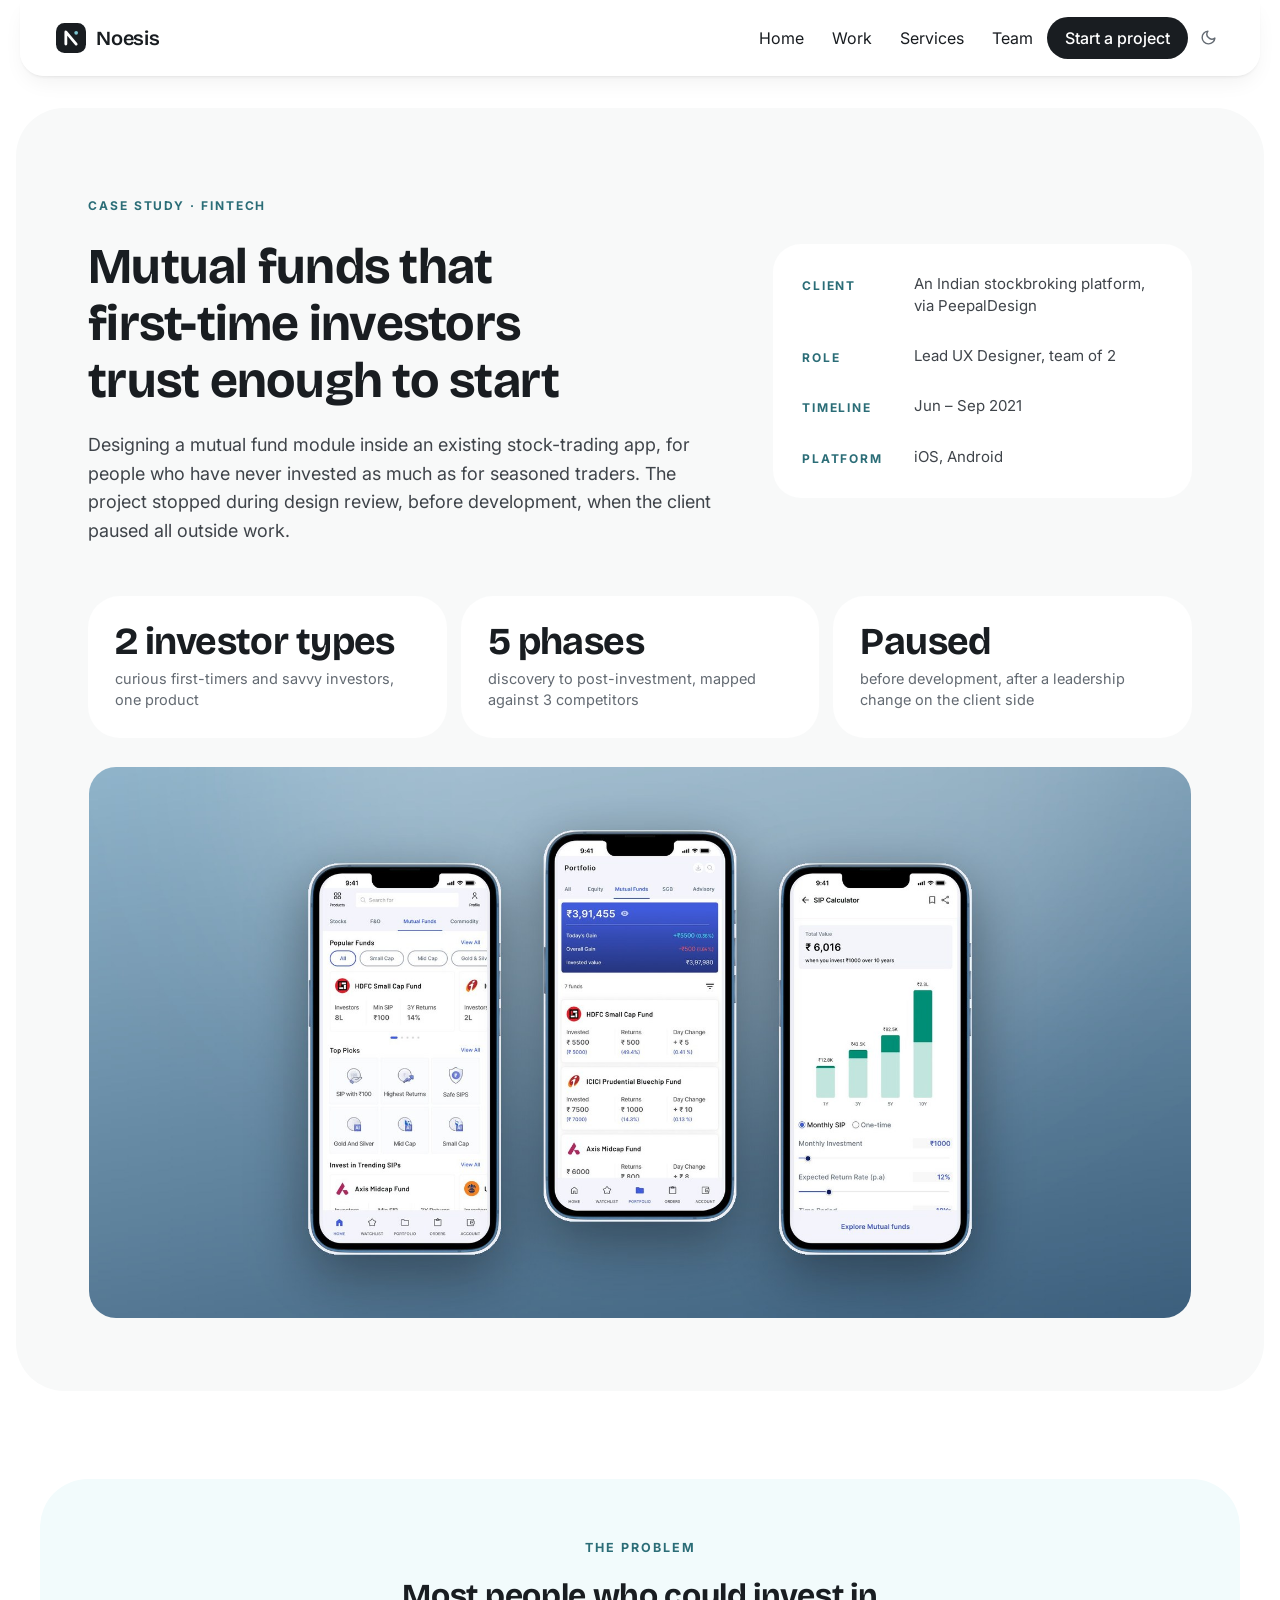
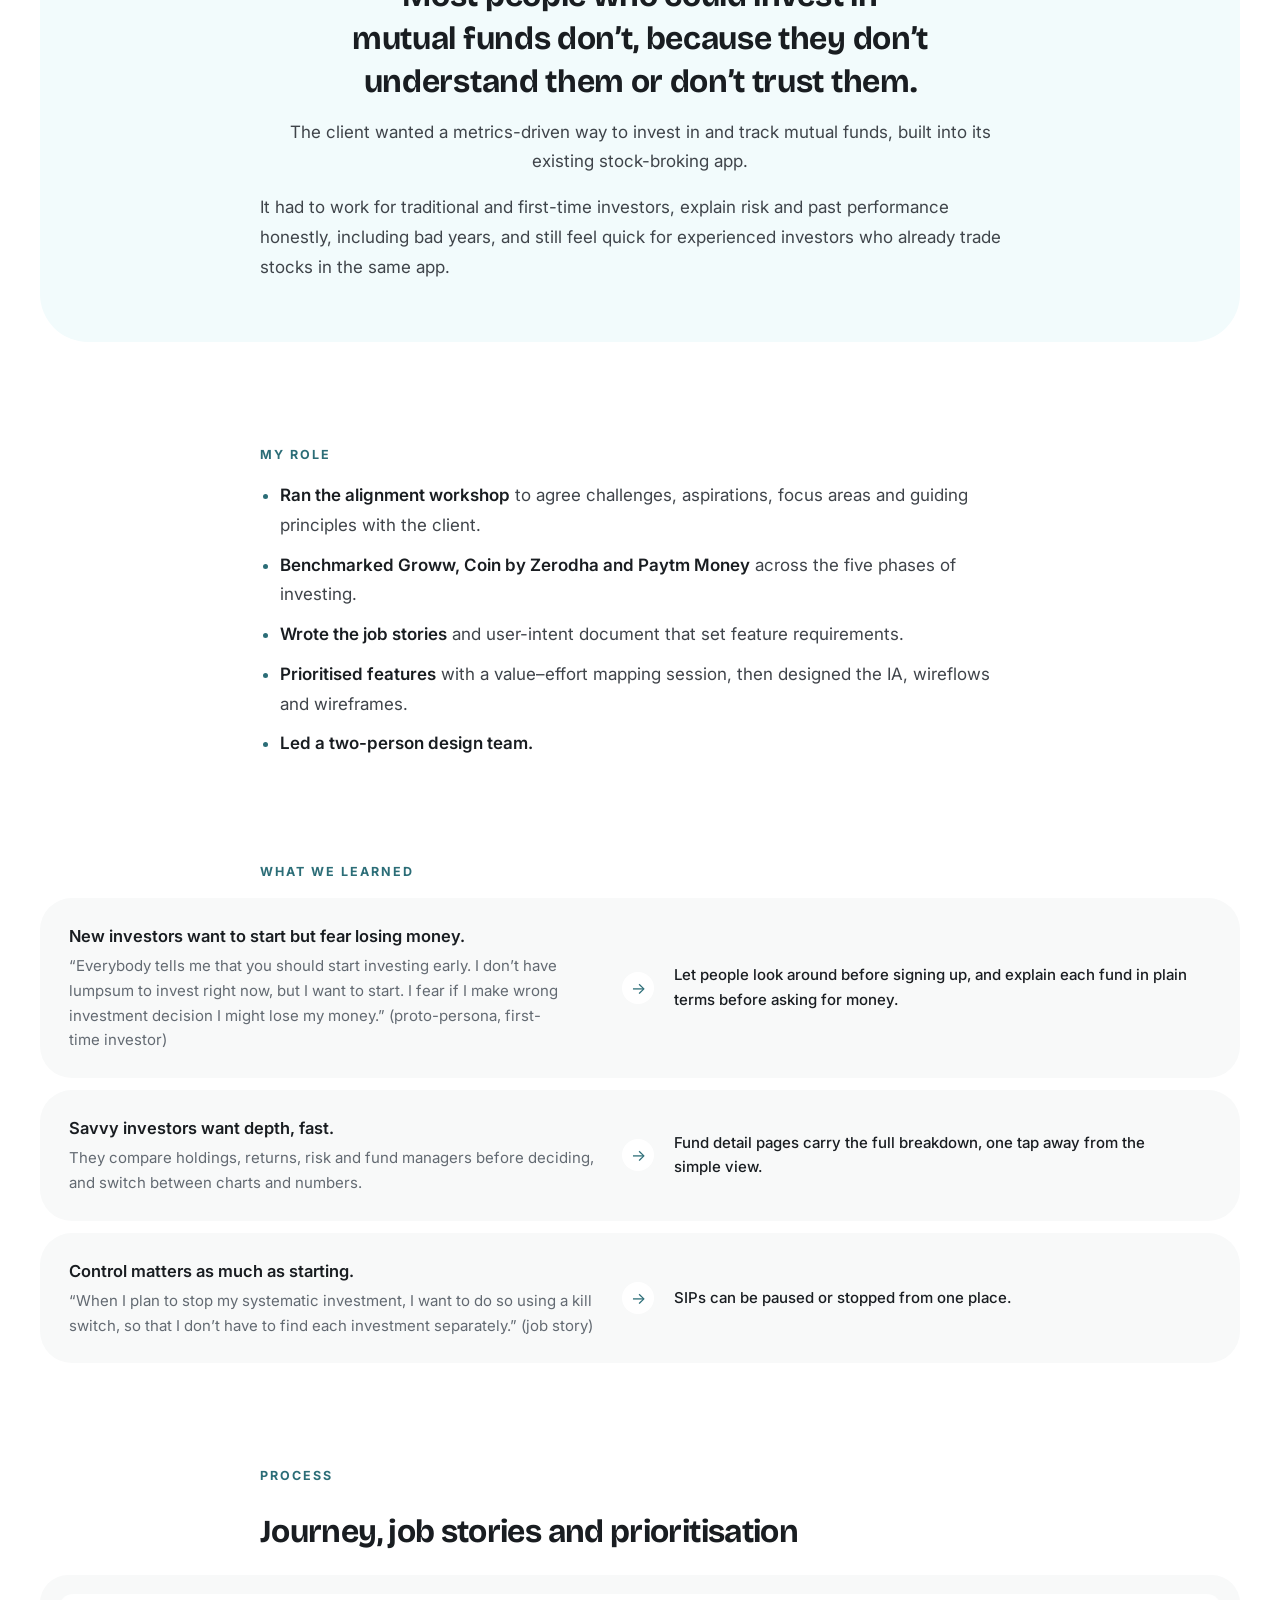
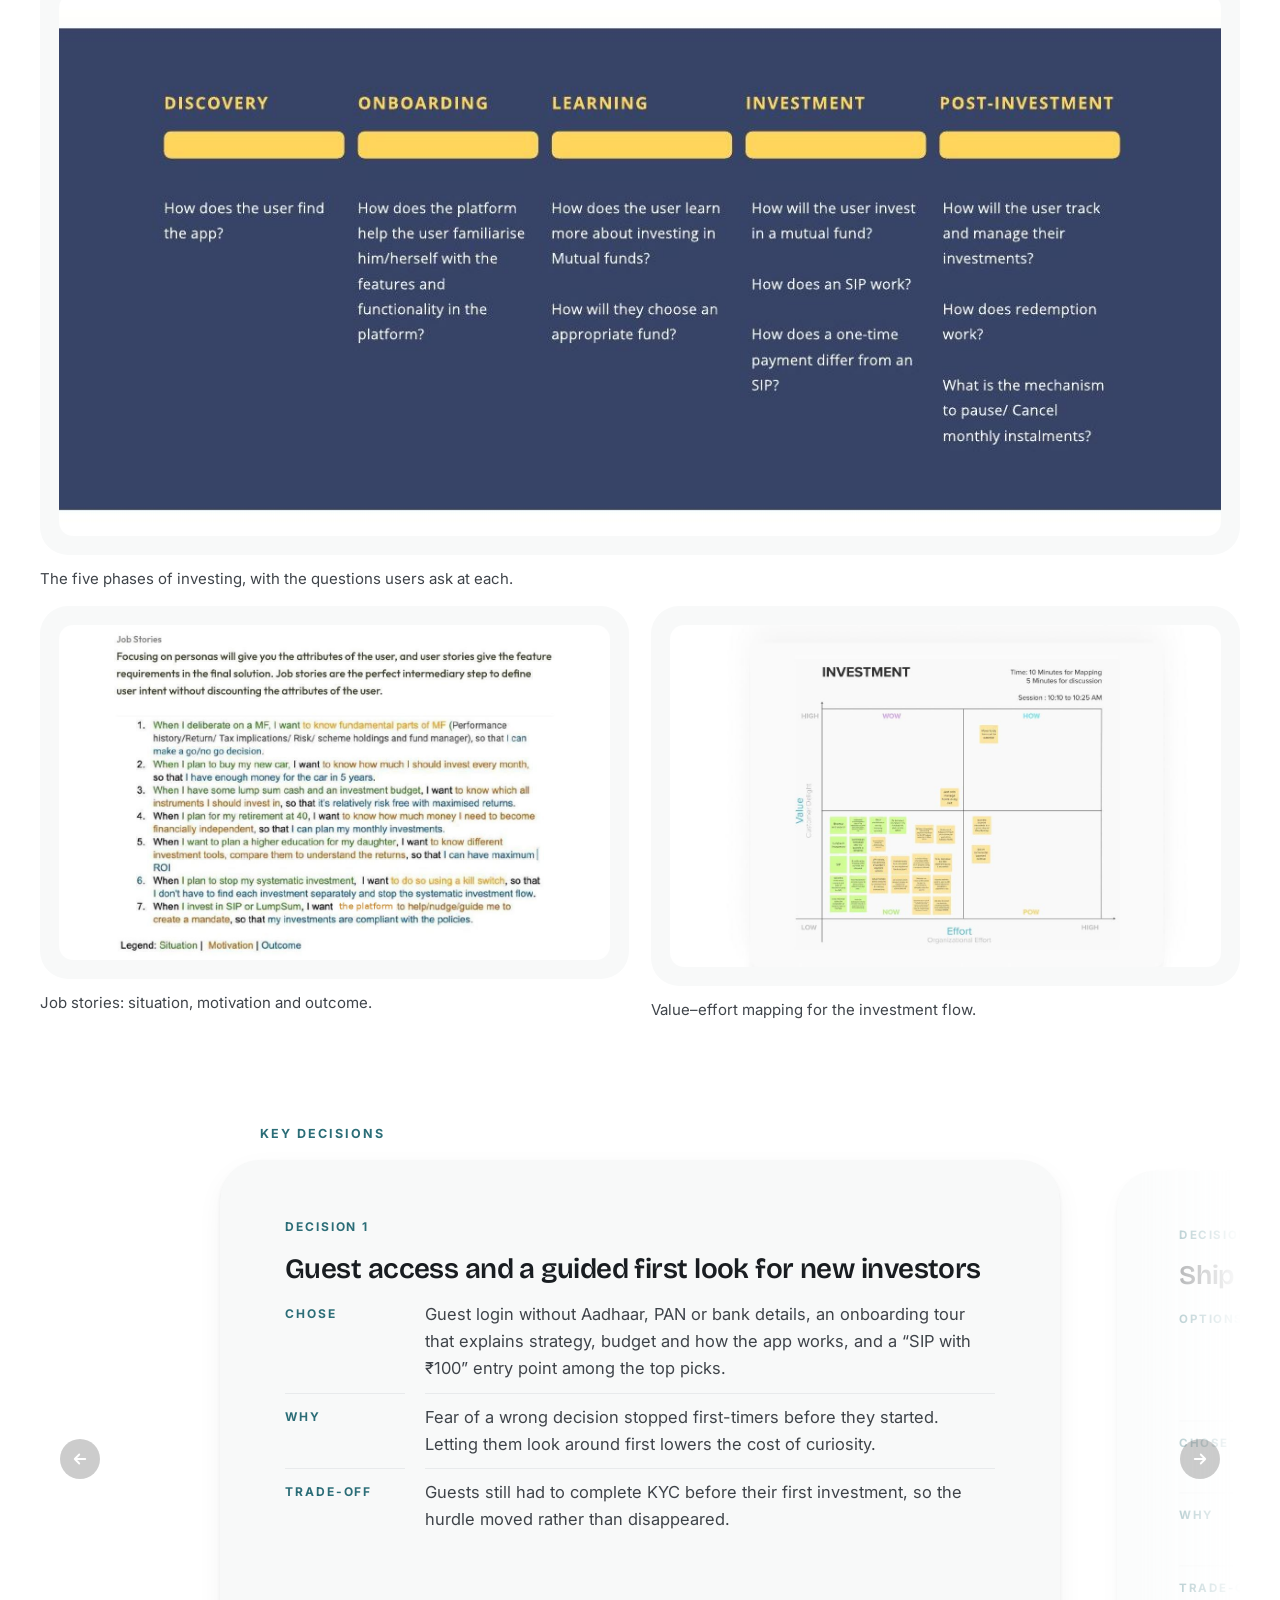
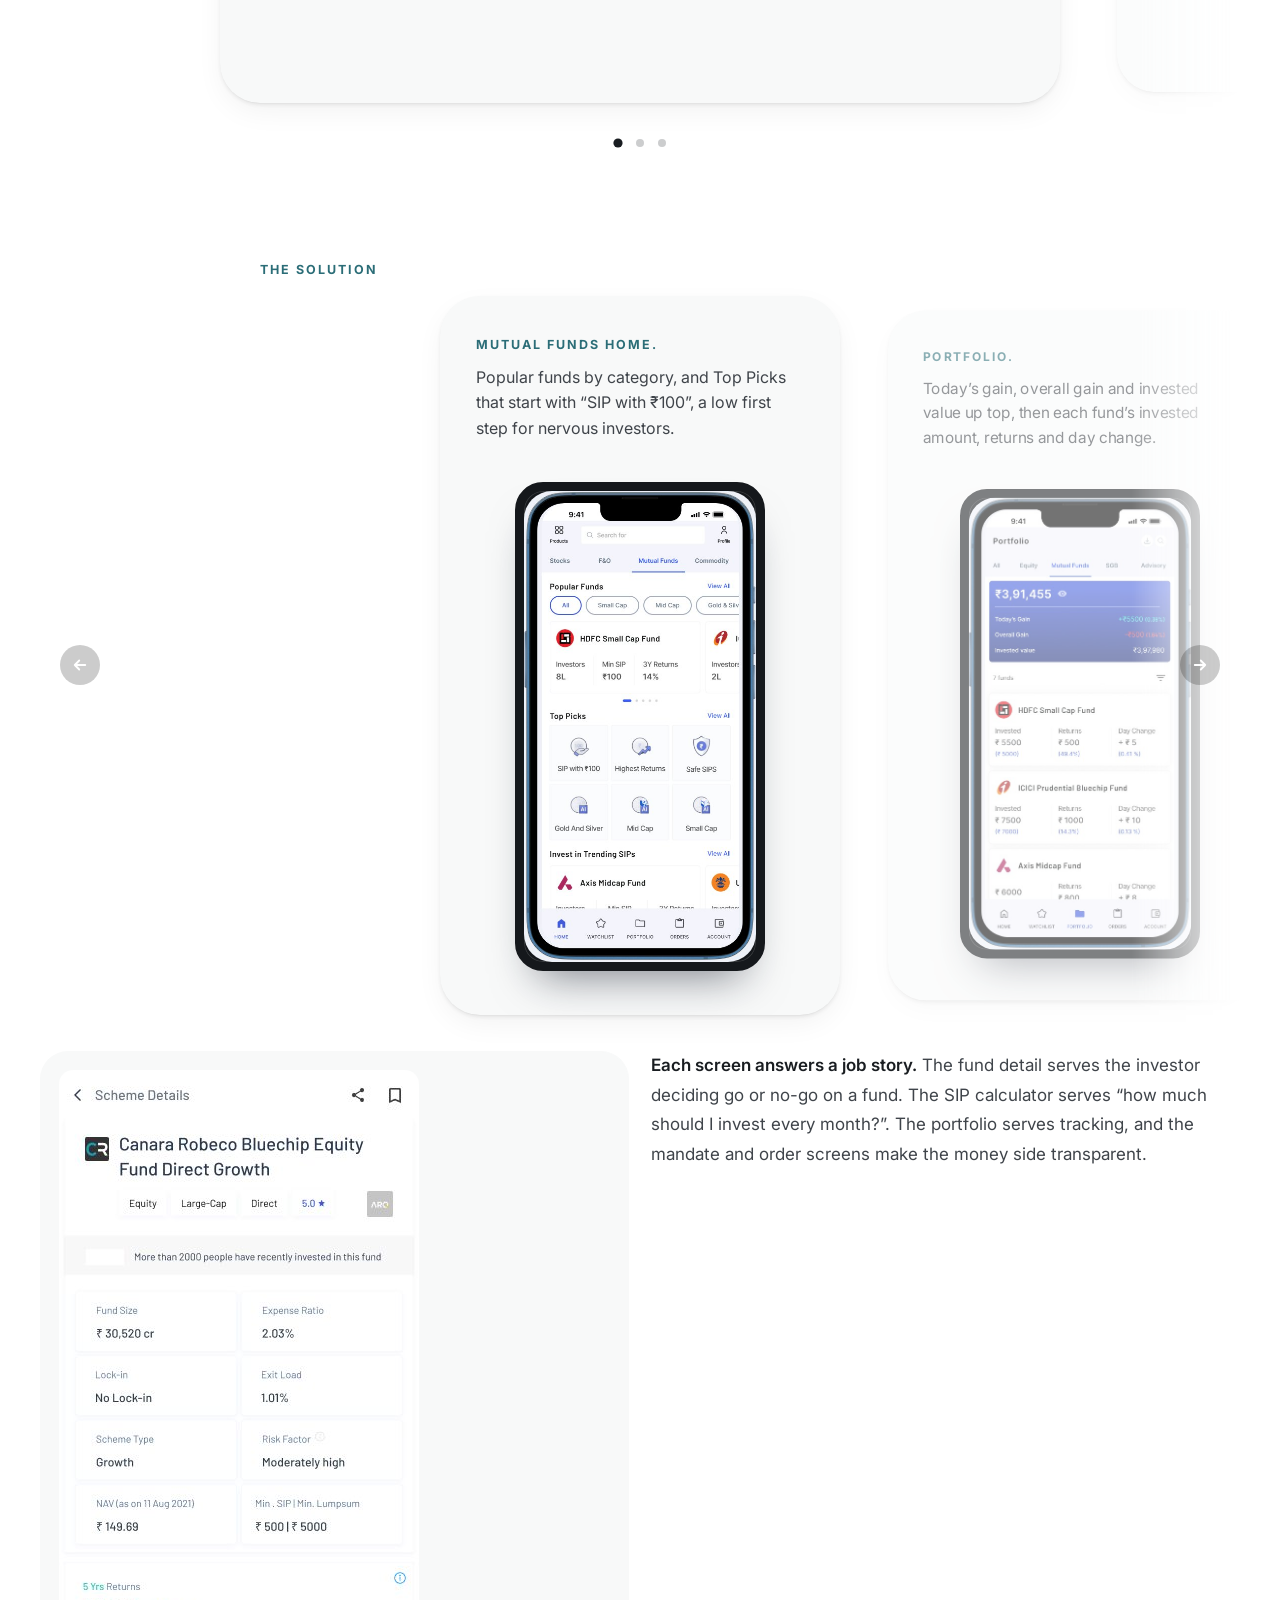
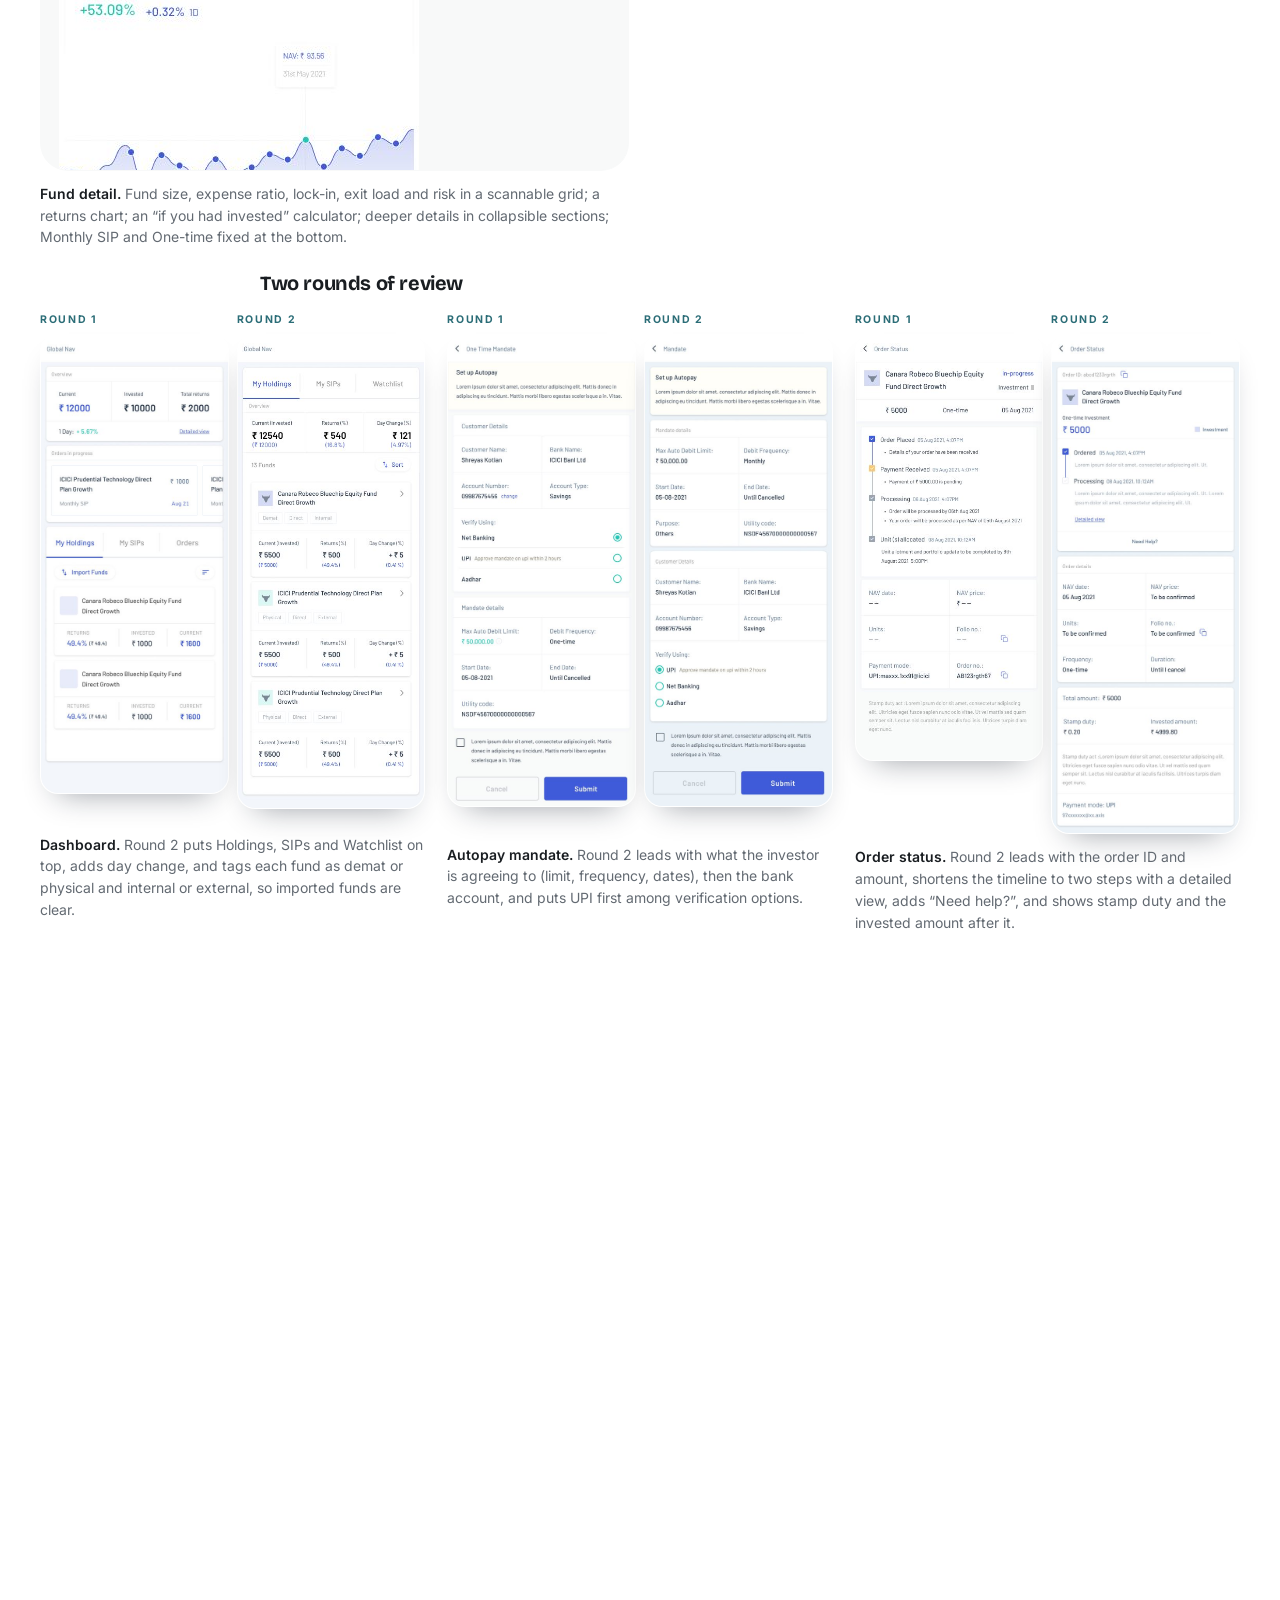
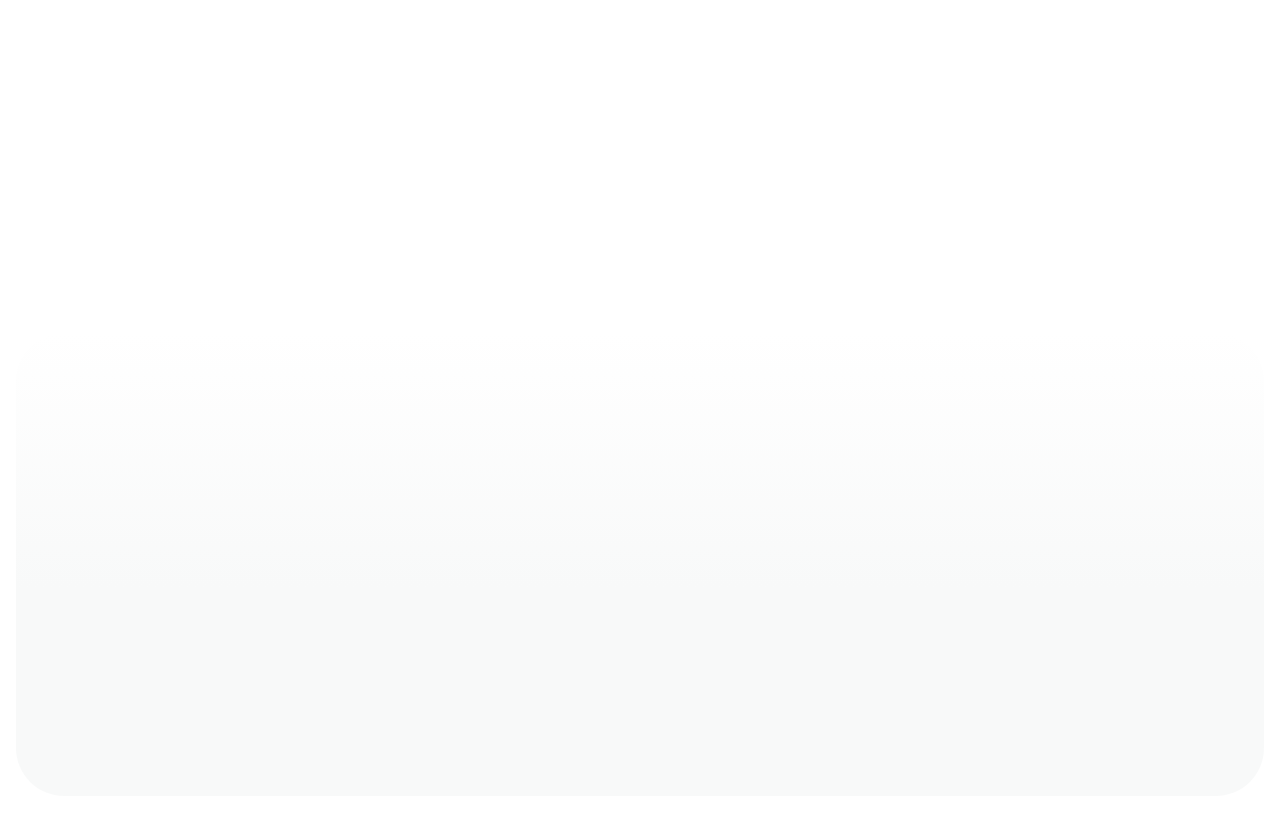
==== case-fintech.html @ 7b01802e "Noesis studio site: home page, team, services and 8 case studies Co-Authored-By: Claude Opus 5.5 <no" ====
<!doctype html>
<html lang="en">
<head>
<meta charset="utf-8">
<meta name="viewport" content="width=device-width, initial-scale=1, viewport-fit=cover">
<link rel="icon" href="logo.svg" type="image/svg+xml">
<title>Mutual Funds App · Noesis</title>
<link rel="preconnect" href="https://fonts.googleapis.com">
<link rel="preconnect" href="https://fonts.gstatic.com" crossorigin>
<link rel="stylesheet" href="https://fonts.googleapis.com/css2?family=Bricolage+Grotesque:opsz,wght@12..96,500;12..96,600;12..96,700&family=Inter:wght@400;500;600;700&display=swap">
<link rel="stylesheet" href="styles.css">
<link rel="stylesheet" href="case.css">
<link rel="stylesheet" href="noesis.css">
<link rel="stylesheet" href="soft.css">
</head>
<body>
<div class="wrap">
  <header class="topbar">
    <a class="wordmark" href="index.html"><svg class="logo" viewBox="0 0 64 64" aria-hidden="true"><rect width="64" height="64" rx="18"/><path d="M21 45V19l22 26"/><circle cx="43" cy="21" r="4"/></svg><span class="wm-name">Noesis</span></a>
    <nav class="topnav" aria-label="Site"><a href="index.html">Home</a><a href="index.html#work">Work</a><a href="index.html#services">Services</a><a href="index.html#team">Team</a><a class="nav-cta" href="index.html#contact">Start a project</a></nav>
  </header>

  <section class="cs-hero">
    <p class="label">Case study · Fintech</p>
    <h1>Mutual funds that first-time investors trust enough to start</h1>
    <p class="sub">Designing a mutual fund module inside an existing stock-trading app, for people who have never invested as much as for seasoned traders. The project stopped during design review, before development, when the client paused all outside work.</p>
    <dl class="meta">
      <div><dt>Client</dt><dd>An Indian stockbroking platform, via PeepalDesign</dd></div>
      <div><dt>Role</dt><dd>Lead UX Designer, team of 2</dd></div>
      <div><dt>Timeline</dt><dd>Jun – Sep 2021</dd></div>
      <div><dt>Platform</dt><dd>iOS, Android</dd></div>
    </dl>
    <div class="impact">
      <div><strong>2 investor types</strong><span>curious first-timers and savvy investors, one product</span></div>
      <div><strong>5 phases</strong><span>discovery to post-investment, mapped against 3 competitors</span></div>
      <div><strong>Paused</strong><span>before development, after a leadership change on the client side</span></div>
    </div>
    <div class="hero-img"><img src="img/hero2-fintech.jpg" alt="Three mutual fund screens: home, portfolio and SIP calculator"></div>
  </section>

  <div class="cs-body">
    <nav class="toc" aria-label="On this page">
      <span class="label">On this page</span>
      <a href="#problem">The problem</a>
      <a href="#role">My role</a>
      <a href="#learned">What we learned</a>
      <a href="#process">Process</a>
      <a href="#decisions">Key decisions</a>
      <a href="#solution">The solution</a>
      <a href="#impact">Validation and impact</a>
      <a href="#reflection">Reflection</a>
    </nav>

    <main class="cs-main">
      <section class="cs-sec" id="problem">
        <h2>The problem</h2>
        <div class="prose">
          <p><strong>Most people who could invest in mutual funds don’t, because they don’t understand them or don’t trust them.</strong> The client wanted a metrics-driven way to invest in and track mutual funds, built into its existing stock-broking app.</p>
          <p>It had to work for traditional and first-time investors, explain risk and past performance honestly, including bad years, and still feel quick for experienced investors who already trade stocks in the same app.</p>
        </div>
      </section>

      <section class="cs-sec" id="role">
        <h2>My role</h2>
        <div class="prose">
          <ul>
            <li><strong>Ran the alignment workshop</strong> to agree challenges, aspirations, focus areas and guiding principles with the client.</li>
            <li><strong>Benchmarked Groww, Coin by Zerodha and Paytm Money</strong> across the five phases of investing.</li>
            <li><strong>Wrote the job stories</strong> and user-intent document that set feature requirements.</li>
            <li><strong>Prioritised features</strong> with a value–effort mapping session, then designed the IA, wireflows and wireframes.</li>
            <li><strong>Led a two-person design team.</strong></li>
          </ul>
        </div>
      </section>

      <section class="cs-sec" id="learned">
        <h2>What we learned</h2>
        <div class="insights">
          <div class="insight">
            <div><b>New investors want to start but fear losing money.</b><p>“Everybody tells me that you should start investing early. I don’t have lumpsum to invest right now, but I want to start. I fear if I make wrong investment decision I might lose my money.” (proto-persona, first-time investor)</p></div>
            <span class="arrow" aria-hidden="true">→</span>
            <p class="impl">Let people look around before signing up, and explain each fund in plain terms before asking for money.</p>
          </div>
          <div class="insight">
            <div><b>Savvy investors want depth, fast.</b><p>They compare holdings, returns, risk and fund managers before deciding, and switch between charts and numbers.</p></div>
            <span class="arrow" aria-hidden="true">→</span>
            <p class="impl">Fund detail pages carry the full breakdown, one tap away from the simple view.</p>
          </div>
          <div class="insight">
            <div><b>Control matters as much as starting.</b><p>“When I plan to stop my systematic investment, I want to do so using a kill switch, so that I don’t have to find each investment separately.” (job story)</p></div>
            <span class="arrow" aria-hidden="true">→</span>
            <p class="impl">SIPs can be paused or stopped from one place.</p>
          </div>
        </div>
      </section>

      <section class="cs-sec" id="process">
        <h2>Process</h2>
        <h3 class="proc-h">Journey, job stories and prioritisation</h3>
            <figure><div class="frame"><img src="img/fintech-journey.jpg" alt="Five phases of mutual fund investment" loading="lazy"></div><figcaption>The five phases of investing, with the questions users ask at each.</figcaption></figure>
            <div class="figs">
              <figure><div class="frame"><img src="img/fintech-jobs.jpg" alt="Seven job stories" loading="lazy"></div><figcaption>Job stories: situation, motivation and outcome.</figcaption></figure>
              <figure><div class="frame"><img src="img/fintech-valueeffort.jpg" alt="Value versus effort mapping" loading="lazy"></div><figcaption>Value–effort mapping for the investment flow.</figcaption></figure>
            </div>
      </section>

      <section class="cs-sec" id="decisions">
        <h2>Key decisions</h2>
        <article class="decision">
          <span class="num">Decision 1</span>
          <h3>Guest access and a guided first look for new investors</h3>
          <dl>
            <dt>Chose</dt><dd>Guest login without Aadhaar, PAN or bank details, an onboarding tour that explains strategy, budget and how the app works, and a “SIP with ₹100” entry point among the top picks.</dd>
            <dt>Why</dt><dd>Fear of a wrong decision stopped first-timers before they started. Letting them look around first lowers the cost of curiosity.</dd>
            <dt>Trade-off</dt><dd>Guests still had to complete KYC before their first investment, so the hurdle moved rather than disappeared.</dd>
          </dl>
        </article>
        <article class="decision">
          <span class="num">Decision 2</span>
          <h3>Ship the essentials before the novel features</h3>
          <dl>
            <dt>Options</dt><dd>Six hygiene features (guest login, onboarding tour, fund breakdowns, payment and SIP tracking, personalised alerts, chart or number views) and four unique ones (sharing with family and friends, linked news, voice help, reviews from real investors).</dd>
            <dt>Chose</dt><dd>Value–effort mapping put the hygiene set in the first release; the unique features were planned for later.</dd>
            <dt>Why</dt><dd>Trust comes from the basics working well. Novel features don’t help if tracking a SIP is confusing.</dd>
            <dt>Trade-off</dt><dd>The features that would set the app apart from Groww and Coin came later.</dd>
          </dl>
        </article>
        <article class="decision">
          <span class="num">Decision 3</span>
          <h3>One cart for SIPs and lump sums</h3>
          <dl>
            <dt>Chose</dt><dd>Investors add funds to a cart, set SIP dates and amounts or a one-time amount for each, and see a clear split between SIP and lump-sum payments before paying.</dd>
            <dt>Why</dt><dd>From the user-intent document: investors wanted to “make a single purchase and save time”, and to see “a comprehensive understanding of the payment breakdown”.</dd>
            <dt>Trade-off</dt><dd>One extra step for someone buying a single fund, softened by an “Invest now” button beside “Add to cart”.</dd>
          </dl>
        </article>
      </section>

      <section class="cs-sec" id="solution">
        <h2>The solution</h2>
        <div class="phones">
          <figure><div class="frame"><img src="img/fx-mock-home.jpg" alt="Mutual funds home with popular funds, top picks and trending SIPs" loading="lazy"></div><figcaption><b>Mutual funds home.</b> Popular funds by category, and Top Picks that start with “SIP with ₹100”, a low first step for nervous investors.</figcaption></figure>
          <figure><div class="frame"><img src="img/fx-mock-portfolio.jpg" alt="Portfolio with total value, gains and fund cards" loading="lazy"></div><figcaption><b>Portfolio.</b> Today’s gain, overall gain and invested value up top, then each fund’s invested amount, returns and day change.</figcaption></figure>
          <figure><div class="frame"><img src="img/fx-mock-sip.jpg" alt="SIP calculator with growth bars and sliders" loading="lazy"></div><figcaption><b>SIP calculator.</b> Sliders for amount, return rate and period, with growth shown as bars, so the answer to “how much should I invest?” is visual.</figcaption></figure>
        </div>
        <div class="figs">
          <figure><div class="frame tall"><img src="img/fx-fund-detail.jpg" alt="Fund detail with key facts, returns chart and invest buttons" loading="lazy"></div><figcaption><b>Fund detail.</b> Fund size, expense ratio, lock-in, exit load and risk in a scannable grid; a returns chart; an “if you had invested” calculator; deeper details in collapsible sections; Monthly SIP and One-time fixed at the bottom.</figcaption></figure>
          <div class="prose"><p><strong>Each screen answers a job story.</strong> The fund detail serves the investor deciding go or no-go on a fund. The SIP calculator serves “how much should I invest every month?”. The portfolio serves tracking, and the mandate and order screens make the money side transparent.</p></div>
        </div>
        <h3 style="font-size:20px">Two rounds of review</h3>
        <div class="pairs">
          <figure><div class="pair"><div><span class="label">Round 1</span><img src="img/fx-dash-r1.jpg" alt="Round 1: investments dashboard" loading="lazy"></div><div><span class="label">Round 2</span><img src="img/fx-dash-r2.jpg" alt="Round 2: investments dashboard" loading="lazy"></div></div><figcaption><b>Dashboard.</b> Round 2 puts Holdings, SIPs and Watchlist on top, adds day change, and tags each fund as demat or physical and internal or external, so imported funds are clear.</figcaption></figure>
          <figure><div class="pair"><div><span class="label">Round 1</span><img src="img/fx-mandate-r1.jpg" alt="Round 1: autopay mandate" loading="lazy"></div><div><span class="label">Round 2</span><img src="img/fx-mandate-r2.jpg" alt="Round 2: autopay mandate" loading="lazy"></div></div><figcaption><b>Autopay mandate.</b> Round 2 leads with what the investor is agreeing to (limit, frequency, dates), then the bank account, and puts UPI first among verification options.</figcaption></figure>
          <figure><div class="pair"><div><span class="label">Round 1</span><img src="img/fx-order-r1.jpg" alt="Round 1: order status" loading="lazy"></div><div><span class="label">Round 2</span><img src="img/fx-order-r2.jpg" alt="Round 2: order status" loading="lazy"></div></div><figcaption><b>Order status.</b> Round 2 leads with the order ID and amount, shortens the timeline to two steps with a detailed view, adds “Need help?”, and shows stamp duty and the invested amount after it.</figcaption></figure>
        </div>
      </section>

      <section class="cs-sec" id="impact">
        <h2>Validation and impact</h2>
        <ul class="results">
          <li><strong>Did not launch.</strong> Leadership changed on the client side, and the new team put all external engagements on hold. The project stopped during design review, before development.</li>
          <li>Delivered before the pause: workshop outcomes, competitor benchmarks, job stories, a prioritised feature set, and two reviewed rounds of the core screens: dashboard, fund detail, autopay mandate and order status, plus hi-fi mockups.</li>
        </ul>
      </section>

      <section class="cs-sec" id="reflection">
        <h2>Reflection</h2>
        <div class="prose"><p><strong>I leaned on reviews instead of leading.</strong> It was one of my first projects as a lead, and I went to the product and project managers for review and feedback at every stage. With what I know now, I would set up a clear process from the start: agreed milestones, review points and decision owners, so the team could move faster with fewer check-ins.</p></div>
      </section>
    </main>
  </div>

  <nav class="next" aria-label="Next case study">
    <a href="case-portico.html">← Portico HRMS</a>
    <a class="btn" href="case-jeevika.html">Next: Jeevika <span class="arr">→</span></a>
  </nav>
  <section class="connect" aria-labelledby="connect-h">
    <p class="label">Have a project like this?</p>
    <h2 id="connect-h">Let’s talk.</h2>
    <div class="connect-btns"><a class="btn solid" href="mailto:mazhar.shaikh91@outlook.in?subject=Project%20enquiry%20for%20Noesis">Email us</a><a class="btn" href="index.html#work">See more work</a></div>
    <p class="mail">mazhar.shaikh91@outlook.in · +91 97692 11554</p>
  </section>

</div>
<script src="ui.js" defer></script>
<script src="fx.js" defer></script>
</body>
</html>
---- styles.css ----
/* Visual system v2 — "calm precision". A career told as a user-flow diagram, refined:
   hairline cards, one indigo→violet accent used only for focus and motion, and
   effects ported from VengeanceUI (spotlight nav, interactive hover button, line-hover
   links, border beam, glow border, stats counter, stagger text) as plain CSS + JS. */
@property --ang { syntax: "<angle>"; inherits: false; initial-value: 0deg; }

:root {
  --paper: #f6f7fb;
  --paper-2: #eef1f8;
  --surface: #ffffff;
  --ink: #0f1424;
  --ink-2: #2a3146;
  --muted: #5b6479;
  --line: #e1e5ee;
  --line-strong: #c6cddc;
  --accent: #3346e0;
  --accent-2: #7b4dff;
  --accent-soft: #eceffe;
  --on-accent: #ffffff;
  --ok: #1f9d62;
  --note: #8a5a00; --note-bg: #fff2d6; --note-line: #e9b94f;
  --bar-bg: color-mix(in srgb, var(--paper) 78%, transparent);
  --sh-1: 0 1px 2px rgba(15, 20, 36, .05);
  --sh-2: 0 1px 2px rgba(15, 20, 36, .05), 0 14px 34px -18px rgba(15, 20, 36, .22);
  --sh-3: 0 2px 4px rgba(15, 20, 36, .05), 0 26px 50px -22px rgba(51, 70, 224, .32);
  --glow-a: rgba(51, 70, 224, .10);
  --glow-b: rgba(123, 77, 255, .08);
  --dot: rgba(15, 20, 36, .07);
  --f-display: "Familjen Grotesk", "Helvetica Neue", Arial, sans-serif;
  --f-body: "IBM Plex Sans", "Segoe UI", Roboto, Arial, sans-serif;
  --f-mono: "IBM Plex Mono", ui-monospace, "SF Mono", Menlo, Consolas, monospace;
  --ease: cubic-bezier(.22, 1, .36, 1);
  --measure: 66ch;
  --wrap: 1120px;
  --r-lg: 18px; --r-md: 12px; --r-sm: 8px;
}
:root[data-az="dark"] {
  --paper: #0a0e18; --paper-2: #10162a; --surface: #131a2c; --ink: #eef1f8; --ink-2: #c9d0e2;
  --muted: #98a2b9; --line: #222b42; --line-strong: #344061;
  --accent: #8f9dff; --accent-2: #b89cff; --accent-soft: #1a2244; --on-accent: #0a0e18; --ok: #3ccf8a;
  --note: #f3c25e; --note-bg: #2a2416; --note-line: #7a6022;
  --sh-1: 0 1px 2px rgba(0,0,0,.4);
  --sh-2: 0 1px 2px rgba(0,0,0,.4), 0 16px 36px -18px rgba(0,0,0,.8);
  --sh-3: 0 2px 4px rgba(0,0,0,.4), 0 26px 50px -22px rgba(143,157,255,.35);
  --glow-a: rgba(143,157,255,.12); --glow-b: rgba(184,156,255,.08); --dot: rgba(255,255,255,.06);
  color-scheme: dark;
}

* { box-sizing: border-box; }
:root { padding-top: env(safe-area-inset-top, 0px); padding-bottom: env(safe-area-inset-bottom, 0px); scroll-padding-top: 88px; }
[hidden] { display: none !important; }
html { scroll-behavior: smooth; }
body {
  margin: 0;
  background:
    radial-gradient(900px 520px at 8% -8%, var(--glow-a), transparent 70%),
    radial-gradient(760px 480px at 96% 4%, var(--glow-b), transparent 70%),
    var(--paper);
  background-repeat: no-repeat;
  color: var(--ink);
  font: 400 16px/1.65 var(--f-body);
  padding-left: max(16px, env(safe-area-inset-left, 0px));
  padding-right: max(16px, env(safe-area-inset-right, 0px));
  padding-block: 0 56px;
  -webkit-font-smoothing: antialiased;
  text-rendering: optimizeLegibility;
  overflow-x: clip;
}
::selection { background: color-mix(in srgb, var(--accent) 22%, transparent); }
.wrap { max-width: var(--wrap); margin-inline: auto; }
a { color: var(--accent); text-underline-offset: 3px; }
a:focus-visible, button:focus-visible, summary:focus-visible, [tabindex]:focus-visible { outline: 2px solid var(--accent); outline-offset: 3px; border-radius: 6px; }
h1, h2, h3 { font-family: var(--f-display); text-wrap: balance; line-height: 1.08; margin: 0; letter-spacing: -0.02em; }
p { margin: 0; text-wrap: pretty; }
img { display: block; max-width: 100%; height: auto; }
.mono { font-family: var(--f-mono); font-size: 12.5px; letter-spacing: .02em; }
.label { font-family: var(--f-mono); font-size: 12px; letter-spacing: .1em; text-transform: uppercase; color: var(--muted); }

/* Top bar: sticky glass with a spotlight that follows the pointer (VengeanceUI spotlight-navbar) */
.topbar {
  position: sticky; top: 0; z-index: 50;
  display: flex; justify-content: space-between; align-items: center; gap: 16px;
  padding-block: 14px; margin-bottom: 8px;
  background: var(--bar-bg);
  -webkit-backdrop-filter: saturate(1.4) blur(14px); backdrop-filter: saturate(1.4) blur(14px);
  box-shadow: 0 0 0 100vmax var(--bar-bg); clip-path: inset(0 -100vmax);
  transition: border-color .3s;
  border-bottom: 1px solid transparent;
}
.topbar.scrolled { border-bottom-color: var(--line); }
.wordmark { white-space: nowrap; font-family: var(--f-display); font-weight: 700; font-size: 19px; color: var(--ink); text-decoration: none; letter-spacing: -0.01em; }
.wordmark span { color: var(--accent); }
.topnav {
  --spot-x: -200px;
  position: relative; display: flex; gap: 2px; align-items: center; flex-wrap: wrap;
  padding: 4px; border-radius: 999px; border: 1px solid var(--line);
  background:
    radial-gradient(90px 40px at var(--spot-x) 50%, color-mix(in srgb, var(--accent) 16%, transparent), transparent 70%),
    var(--surface);
  box-shadow: var(--sh-1);
}
.topnav a { color: var(--muted); text-decoration: none; font-size: 14px; font-weight: 500; padding: 6px 12px; border-radius: 999px; transition: color .2s; }
.topnav a:hover, .topnav a.active { color: var(--ink); }
.topnav a.active { background: var(--paper-2); }
.theme-btn {
  width: 32px; height: 32px; display: inline-grid; place-items: center; border-radius: 999px; border: 0;
  background: transparent; color: var(--muted); cursor: pointer; transition: color .2s, background .2s;
}
.theme-btn:hover { color: var(--ink); background: var(--paper-2); }
.theme-btn svg { width: 17px; height: 17px; }

.topnav a.dl { display: inline-flex; align-items: center; gap: 6px; color: var(--accent); }
.topnav a.dl svg { width: 15px; height: 15px; }
.topnav a.dl:hover { color: var(--ink); }
@media (max-width: 600px) { .topnav a.dl span { display: none; } .topnav a.dl { padding: 6px 8px; } }

/* Line-hover links (VengeanceUI line-hover-link, "slide") */
.lh { position: relative; text-decoration: none; }
.lh::after {
  content: ""; position: absolute; left: 0; right: 0; bottom: -2px; height: 1px; background: currentColor;
  transform: scaleX(0); transform-origin: 100% 50%; transition: transform .3s var(--ease);
}
.lh:hover::after, .lh:focus-visible::after { transform: scaleX(1); transform-origin: 0 50%; }

/* Draft notes */
.todo { background: var(--note-bg); color: var(--note); border: 1px dashed var(--note-line); border-radius: 4px; padding: 1px 6px; font-family: var(--f-mono); font-size: .82em; }

/* Buttons: interactive hover — a dot that floods the pill, label slides, arrow travels */
.btn {
  position: relative; isolation: isolate; overflow: hidden;
  display: inline-flex; align-items: center; gap: 10px; text-decoration: none; cursor: pointer;
  font: 600 14px/1 var(--f-body); padding: 12px 18px 12px 30px; border-radius: 999px;
  background: var(--surface); color: var(--ink); border: 1px solid var(--line-strong);
  transition: color .35s var(--ease), border-color .35s var(--ease), box-shadow .35s var(--ease);
  box-shadow: var(--sh-1);
}
.btn::before {
  content: ""; position: absolute; z-index: -1; left: 14px; top: 50%; width: 8px; height: 8px; margin-top: -4px;
  border-radius: 50%; background: linear-gradient(135deg, var(--accent), var(--accent-2));
  transition: transform .5s var(--ease);
}
.btn:hover, .btn:focus-visible { color: var(--on-accent); border-color: transparent; box-shadow: var(--sh-3); }
.btn:hover::before, .btn:focus-visible::before { transform: scale(48); }
.btn .arr { font-family: var(--f-mono); display: inline-block; transition: transform .35s var(--ease); }
.btn:hover .arr, .btn:focus-visible .arr { transform: translateX(4px); }
.btn.solid { color: var(--on-accent); background: linear-gradient(135deg, var(--accent), var(--accent-2)); border-color: transparent; padding-left: 20px; }
.btn.solid::before { display: none; }
.btn.solid:hover { filter: brightness(1.06); }
.btn.ghost { box-shadow: none; }

/* Scroll reveal (only when JS + motion are available) */
.motion [data-reveal] { opacity: 0; transform: translateY(18px); transition: opacity .7s var(--ease), transform .7s var(--ease); transition-delay: var(--d, 0ms); }
.motion [data-reveal].in { opacity: 1; transform: none; }

/* Stagger text (VengeanceUI staggerText): words rise from a mask */
.st-w { display: inline-block; overflow: hidden; vertical-align: top; padding-bottom: .08em; margin-bottom: -.08em; }
.st-w > span { display: inline-block; transform: translateY(110%); transition: transform .8s var(--ease); transition-delay: calc(var(--i) * 45ms + 80ms); }
.st-on .st-w > span { transform: none; }

/* Border beam (VengeanceUI border-beam): a light travelling the edge */
.beam { position: relative; }
.beam::after {
  content: ""; position: absolute; inset: -1px; border-radius: inherit; padding: 1.5px; pointer-events: none;
  background: conic-gradient(from var(--ang), transparent 0 70%, var(--accent) 82%, var(--accent-2) 90%, transparent 100%);
  -webkit-mask: linear-gradient(#000 0 0) content-box, linear-gradient(#000 0 0); -webkit-mask-composite: xor;
  mask: linear-gradient(#000 0 0) content-box exclude, linear-gradient(#000 0 0);
  animation: spin 6s linear infinite;
}
@keyframes spin { to { --ang: 360deg; } }

/* Progress bar and back-to-top */
.progress { position: fixed; left: 0; top: 0; height: 3px; width: 100%; z-index: 60; transform-origin: 0 50%; transform: scaleX(var(--p, 0)); background: linear-gradient(90deg, var(--accent), var(--accent-2)); pointer-events: none; }
.to-top {
  position: fixed; right: max(16px, env(safe-area-inset-right, 0px)); bottom: calc(16px + env(safe-area-inset-bottom, 0px)); z-index: 40;
  width: 44px; height: 44px; border-radius: 999px; border: 1px solid var(--line-strong); background: var(--surface); color: var(--ink);
  display: grid; place-items: center; cursor: pointer; box-shadow: var(--sh-2);
  opacity: 0; transform: translateY(10px); pointer-events: none; transition: opacity .3s, transform .3s var(--ease);
}
.to-top.show { opacity: 1; transform: none; pointer-events: auto; }
.to-top svg { width: 18px; height: 18px; }

/* Toast */
.toast { position: fixed; left: 50%; bottom: calc(24px + env(safe-area-inset-bottom, 0px)); transform: translate(-50%, 20px); z-index: 80; background: var(--ink); color: var(--paper); font: 500 14px/1 var(--f-body); padding: 12px 16px; border-radius: 999px; opacity: 0; pointer-events: none; transition: opacity .25s, transform .35s var(--ease); }
.toast.show { opacity: 1; transform: translate(-50%, 0); }

/* Lightbox for screens */
.lb { position: fixed; inset: 0; z-index: 90; display: grid; grid-template-rows: auto minmax(0, 1fr) auto; background: color-mix(in srgb, #05070d 88%, transparent); -webkit-backdrop-filter: blur(6px); backdrop-filter: blur(6px); color: #eef1f8; opacity: 0; transition: opacity .25s; }
.lb.open { opacity: 1; }
.lb-top { display: flex; justify-content: space-between; align-items: center; gap: 12px; padding: calc(12px + env(safe-area-inset-top, 0px)) 16px 12px; font: 500 13px/1.3 var(--f-mono); color: #aab3c9; }
.lb-stage { display: grid; place-items: center; padding: 0 56px; min-height: 0; overflow: auto; }
.lb-stage img { max-width: 100%; max-height: 100%; width: auto; border-radius: 10px; box-shadow: 0 30px 80px -20px rgba(0,0,0,.6); background: #fff; }
.lb-cap { padding: 12px 16px calc(16px + env(safe-area-inset-bottom, 0px)); max-width: 820px; margin-inline: auto; font-size: 14.5px; color: #c8cfdf; text-align: center; }
.lb button { width: 44px; height: 44px; border-radius: 999px; border: 1px solid rgba(255,255,255,.18); background: rgba(255,255,255,.06); color: #fff; cursor: pointer; display: grid; place-items: center; }
.lb button:hover { background: rgba(255,255,255,.14); }
.lb .nav { position: absolute; top: 50%; transform: translateY(-50%); }
.lb .prev { left: 8px; } .lb .next { right: 8px; }
.lb svg { width: 18px; height: 18px; }
.zoomable { cursor: zoom-in; }

@media (max-width: 600px) {
  .topbar { padding-block: 10px; }
  .topnav a { padding: 6px 9px; font-size: 13px; }
  .wordmark { font-size: 17px; }
  .topnav { flex-wrap: nowrap; }
  .lb-stage { padding: 0 8px; }
  .lb .nav { top: auto; bottom: calc(14px + env(safe-area-inset-bottom, 0px)); transform: none; }
}
.topnav a { white-space: nowrap; }
@media (max-width: 420px) { .topnav a[href="#skills"], .topnav a[href="#contact"] { display: none; } }
@media (prefers-reduced-motion: reduce) {
  html { scroll-behavior: auto; }
  *, *::before, *::after { transition: none !important; animation: none !important; }
  .st-w > span { transform: none !important; }
}
---- case.css ----
/* Case study page v2: a calm reading column with a live table of contents, counters on the
   impact numbers, and every screen opening full size on click. */
.cs-hero { position: relative; padding-block: 40px 48px; display: grid; gap: 26px; }
.cs-hero::before { content: ""; position: absolute; inset: -10px 0 30%; z-index: -1; pointer-events: none;
  background-image: radial-gradient(var(--dot) 1.2px, transparent 1.3px); background-size: 22px 22px;
  -webkit-mask: radial-gradient(60% 80% at 25% 30%, #000, transparent 75%); mask: radial-gradient(60% 80% at 25% 30%, #000, transparent 75%); }
.cs-hero .label { display: inline-flex; align-items: center; gap: 10px; }
.cs-hero .label::before { content: ""; width: 22px; height: 1px; background: currentColor; }
.cs-hero .label a { color: inherit; text-decoration: none; }
.cs-hero h1 { font-size: clamp(36px, 5.4vw, 64px); font-weight: 700; max-width: 20ch; letter-spacing: -0.035em; line-height: 1.03; }
.cs-hero .sub { font-size: 19px; line-height: 1.6; color: var(--ink-2); max-width: 62ch; }
.meta { display: grid; grid-template-columns: repeat(4, minmax(0, 1fr)); gap: 0; border: 1px solid var(--line); border-radius: var(--r-lg); background: var(--surface); overflow: hidden; box-shadow: var(--sh-1); margin: 0; }
.meta div { padding: 16px 18px; border-right: 1px solid var(--line); display: grid; gap: 5px; min-width: 0; align-content: start; }
.meta div:last-child { border-right: 0; }
.meta dt { font-family: var(--f-mono); font-size: 11px; letter-spacing: .1em; text-transform: uppercase; color: var(--muted); }
.meta dd { margin: 0; font-weight: 500; line-height: 1.45; }
.impact { display: grid; grid-template-columns: repeat(3, minmax(0, 1fr)); gap: 14px; }
.impact div { position: relative; background: var(--surface); border: 1px solid var(--line); border-radius: var(--r-lg); padding: 20px 20px 18px; display: grid; gap: 6px; box-shadow: var(--sh-2); overflow: hidden; }
.impact div::before { content: ""; position: absolute; left: 0; top: 0; right: 0; height: 3px; background: linear-gradient(90deg, var(--accent), var(--accent-2)); }
.impact strong { font: 700 clamp(30px, 3.8vw, 42px)/1.02 var(--f-display); letter-spacing: -0.03em; font-variant-numeric: tabular-nums; }
.impact span { color: var(--muted); font-size: 14.5px; line-height: 1.5; }
.hero-img { border: 1px solid var(--line); border-radius: 22px; overflow: hidden; background: var(--surface); box-shadow: var(--sh-2); }
.hero-img img { width: 100%; }

.cs-body { display: grid; grid-template-columns: 210px minmax(0, 1fr); gap: 56px; margin-top: 24px; }
.toc { position: sticky; top: 92px; align-self: start; display: grid; gap: 2px; padding: 4px 0 4px 0; border-left: 1px solid var(--line); }
.toc .label { padding-left: 16px; margin-bottom: 8px; }
.toc a { position: relative; color: var(--muted); text-decoration: none; font-size: 14px; padding: 6px 0 6px 16px; transition: color .2s; }
.toc a::before { content: ""; position: absolute; left: -1px; top: 6px; bottom: 6px; width: 2px; border-radius: 2px; background: linear-gradient(180deg, var(--accent), var(--accent-2)); transform: scaleY(0); transition: transform .35s var(--ease); }
.toc a:hover { color: var(--ink); }
.toc a.active { color: var(--ink); font-weight: 600; }
.toc a.active::before { transform: none; }
.toc-chips { display: none; }
.cs-main { display: grid; gap: 80px; min-width: 0; }
.cs-sec { display: grid; gap: 20px; scroll-margin-top: 96px; }
.cs-sec > h2 { font-size: clamp(28px, 3.4vw, 38px); letter-spacing: -0.03em; }
.cs-sec > h3 { letter-spacing: -0.02em; margin-top: 8px; }
.cs-sec > .label { margin-bottom: -10px; }
.prose { display: grid; gap: 16px; max-width: var(--measure); font-size: 17px; line-height: 1.7; color: var(--ink-2); }
.prose ul { margin: 0; padding-left: 20px; display: grid; gap: 10px; }
.prose li::marker { color: var(--accent); }
.prose strong { font-weight: 600; color: var(--ink); }

.insights { display: grid; gap: 12px; }
.insight { display: grid; grid-template-columns: minmax(0, 1fr) 36px minmax(0, 1fr); gap: 16px; align-items: center; background: var(--surface); border: 1px solid var(--line); border-radius: var(--r-lg); padding: 18px 20px; box-shadow: var(--sh-1); }
.insight .arrow { font-family: var(--f-mono); color: var(--accent); text-align: center; font-size: 16px; width: 32px; height: 32px; border-radius: 999px; display: grid; place-items: center; background: var(--accent-soft); }
.insight b { display: block; font-weight: 600; margin-bottom: 4px; }
.insight p { color: var(--muted); font-size: 15px; }
.insight .impl { color: var(--ink); font-weight: 500; }

.decision { position: relative; background: var(--surface); border: 1px solid var(--line); border-radius: var(--r-lg); padding: 26px 26px 24px 30px; display: grid; gap: 16px; box-shadow: var(--sh-2); overflow: hidden; transition: box-shadow .4s var(--ease), transform .4s var(--ease); }
.decision::before { content: ""; position: absolute; left: 0; top: 0; bottom: 0; width: 4px; background: linear-gradient(180deg, var(--accent), var(--accent-2)); }
.decision:hover { box-shadow: var(--sh-3); transform: translateY(-2px); }
.decision h3 { font-size: 23px; font-weight: 600; letter-spacing: -0.02em; }
.decision .num { justify-self: start; font-family: var(--f-mono); font-size: 11.5px; color: var(--accent); letter-spacing: .08em; text-transform: uppercase; background: var(--accent-soft); padding: 4px 10px; border-radius: 999px; }
.decision dl { margin: 0; display: grid; grid-template-columns: 120px minmax(0, 1fr); gap: 0 20px; }
.decision dt { font-family: var(--f-mono); font-size: 11.5px; text-transform: uppercase; letter-spacing: .08em; color: var(--muted); padding: 13px 0 0; border-top: 1px solid var(--line); }
.decision dd { margin: 0; padding: 10px 0; border-top: 1px solid var(--line); color: var(--ink-2); }
.decision dt:first-of-type, .decision dd:first-of-type { border-top: 0; padding-top: 0; }
.decision dt:first-of-type { padding-top: 3px; }

figure { margin: 0; display: grid; gap: 12px; }
figure .frame { border: 1px solid var(--line); border-radius: var(--r-md); overflow: hidden; background: var(--surface); box-shadow: var(--sh-1); transition: box-shadow .4s var(--ease), transform .4s var(--ease); }
figure .frame:hover { box-shadow: var(--sh-3); }
figure .frame.tall { max-height: 720px; overflow-y: auto; }
figure .frame img { transition: transform .6s var(--ease); }
figcaption { font-size: 14.5px; color: var(--muted); max-width: var(--measure); line-height: 1.55; }
figcaption b { color: var(--ink); font-weight: 600; }
.phones { display: grid; grid-template-columns: repeat(3, minmax(0, 1fr)); gap: 22px; align-items: start; }
.phones .frame { border-radius: 22px; }
.phones .frame:hover { transform: translateY(-4px); }
.figs { display: grid; grid-template-columns: repeat(2, minmax(0, 1fr)); gap: 22px; align-items: start; }

.results { display: grid; gap: 10px; margin: 0; padding: 0; list-style: none; max-width: var(--measure); }
.results li { padding: 14px 16px 14px 46px; position: relative; background: var(--surface); border: 1px solid var(--line); border-radius: var(--r-md); color: var(--ink-2); }
.results li::before { content: "→"; position: absolute; left: 14px; top: 13px; width: 22px; height: 22px; border-radius: 999px; display: grid; place-items: center; font: 500 12px/1 var(--f-mono); color: var(--accent); background: var(--accent-soft); }
.results li strong { color: var(--ink); }

details.appendix { border: 1px solid var(--line); border-radius: var(--r-lg); background: var(--surface); box-shadow: var(--sh-1); }
details.appendix summary { cursor: pointer; padding: 18px 20px; font-weight: 600; list-style: none; display: flex; justify-content: space-between; align-items: center; gap: 12px; }
details.appendix summary::-webkit-details-marker { display: none; }
details.appendix summary::after { content: "+"; flex: none; width: 28px; height: 28px; border-radius: 999px; display: grid; place-items: center; font-family: var(--f-mono); color: var(--accent); background: var(--accent-soft); transition: transform .3s var(--ease); }
details.appendix[open] summary::after { transform: rotate(45deg); }
details.appendix .inner { padding: 0 20px 20px; display: grid; gap: 22px; }

.next { margin-top: 88px; border-top: 1px solid var(--line); padding-top: 28px; display: flex; justify-content: space-between; gap: 16px; flex-wrap: wrap; align-items: center; }
.next > a:not(.btn) { color: var(--muted); text-decoration: none; font-weight: 500; }
.next > a:not(.btn):hover { color: var(--ink); }

@media (max-width: 900px) {
  .cs-body { grid-template-columns: 1fr; gap: 0; margin-top: 0; }
  .toc { display: none; }
  .toc-chips { display: flex; position: sticky; top: 60px; z-index: 30; gap: 6px; overflow-x: auto; scrollbar-width: none; margin: 0 -16px 28px; padding: 10px 16px; background: var(--bar-bg); -webkit-backdrop-filter: blur(14px); backdrop-filter: blur(14px); border-bottom: 1px solid var(--line); }
  .toc-chips a { flex: none; font: 500 13px/1 var(--f-body); color: var(--ink-2); text-decoration: none; padding: 8px 12px; border-radius: 999px; border: 1px solid var(--line); background: var(--surface); }
  .toc-chips a.active { background: var(--ink); color: var(--paper); border-color: var(--ink); }
  .meta { grid-template-columns: repeat(2, minmax(0, 1fr)); }
  .meta div:nth-child(2) { border-right: 0; }
  .meta div:nth-child(-n+2) { border-bottom: 1px solid var(--line); }
  .cs-main { gap: 64px; }
}
@media (max-width: 600px) {
  .cs-hero { padding-block: 24px 36px; }
  .impact { grid-template-columns: 1fr; }
  .insight { grid-template-columns: 1fr; gap: 8px; }
  .insight .arrow { transform: rotate(90deg); }
  .decision { padding: 22px 18px 20px 22px; }
  .decision dl { grid-template-columns: 1fr; }
  .decision dt { border-top: 1px solid var(--line); padding-top: 12px; }
  .decision dd { border-top: 0; padding: 4px 0 10px; }
  .figs { grid-template-columns: 1fr; }
  .phones { grid-template-columns: 1fr; max-width: 340px; }
  .prose { font-size: 16.5px; }
}

/* Client IP: blurred visuals carry a visible label */
.frame.conf, .hero-img.conf { position: relative; }
.frame.conf::after, .hero-img.conf::after {
  content: "Blurred · Bajaj Auto IP"; position: absolute; left: 12px; top: 12px;
  font: 500 11.5px/1 var(--f-mono); letter-spacing: .04em;
  background: var(--ink); color: var(--paper); padding: 7px 10px; border-radius: 999px;
}
.frame.wide { overflow-x: auto; }
.frame.wide img { max-width: none; width: 1700px; }
.related { display: grid; grid-template-columns: repeat(2, minmax(0, 1fr)); gap: 14px; }
.related a { display: grid; gap: 4px; padding: 18px 20px; border: 1px solid var(--line); border-radius: var(--r-lg); background: var(--surface); text-decoration: none; color: var(--ink); box-shadow: var(--sh-1); transition: transform .4s var(--ease), box-shadow .4s var(--ease); }
.related a:hover { transform: translateY(-3px); box-shadow: var(--sh-3); }
.related a span { color: var(--muted); font-size: 14.5px; }
.related a b { font: 600 18px/1.25 var(--f-display); }
@media (max-width: 600px) { .related { grid-template-columns: 1fr; } }

/* User stories / personas as live cards */
.stories { display: grid; grid-template-columns: repeat(3, minmax(0, 1fr)); gap: 14px; }
.story { background: var(--surface); border: 1px solid var(--line); border-radius: var(--r-lg); padding: 18px 20px; display: grid; gap: 10px; align-content: start; box-shadow: var(--sh-1); transition: transform .4s var(--ease), box-shadow .4s var(--ease); }
.story:hover { transform: translateY(-3px); box-shadow: var(--sh-3); }
.story .who { font-family: var(--f-mono); font-size: 11px; letter-spacing: .08em; text-transform: uppercase; color: var(--accent); }
.story dl { margin: 0; display: grid; grid-template-columns: 1fr; gap: 2px; font-size: 15px; }
.story dt { font-family: var(--f-mono); font-size: 10.5px; letter-spacing: .08em; text-transform: uppercase; color: var(--muted); margin-top: 6px; }
.story dd { margin: 0; color: var(--ink-2); }

/* Task-flow IA */
.ia-wrap { overflow-x: auto; border: 1px solid var(--line); border-radius: var(--r-lg); background: var(--surface); padding: 20px; box-shadow: var(--sh-1); }
.ia { display: grid; grid-auto-flow: column; grid-auto-columns: 172px; gap: 14px; align-items: start; width: max-content; }
.ia-col { display: grid; gap: 0; }
.ia-col h4 { margin: 0 0 8px; font: 600 14px/1.25 var(--f-display); padding: 9px 11px; background: linear-gradient(135deg, var(--accent), var(--accent-2)); color: #fff; border-radius: 10px; }
.ia-col span { font-size: 13px; line-height: 1.35; padding: 8px 11px; border: 1px solid var(--line); border-radius: 10px; background: var(--paper); position: relative; }
.ia-col span + span { margin-top: 16px; }
.ia-col span + span::before { content: ""; position: absolute; left: 50%; top: -15px; height: 10px; border-left: 1.5px solid var(--line-strong); }
.ia-col span + span::after { content: ""; position: absolute; left: calc(50% - 4px); top: -7px; border: 4px solid transparent; border-top: 5px solid var(--line-strong); border-bottom: 0; }
.ia-col span.note { border-style: dashed; color: var(--muted); }
@media (max-width: 900px) { .stories { grid-template-columns: 1fr 1fr; } }
@media (max-width: 600px) { .stories { grid-template-columns: 1fr; } }

.phones.four { grid-template-columns: repeat(4, minmax(0, 1fr)); }
.pairs { display: grid; grid-template-columns: repeat(3, minmax(0, 1fr)); gap: 22px; }
.pair { display: grid; grid-template-columns: 1fr 1fr; gap: 8px; align-items: start; }
.pair div { display: grid; gap: 6px; }
.pair .label { font-size: 10.5px; }
.pair img { border: 1px solid var(--line); border-radius: 14px; width: 100%; box-shadow: var(--sh-1); }
@media (max-width: 900px) { .phones.four { grid-template-columns: repeat(2, minmax(0, 1fr)); } .pairs { grid-template-columns: 1fr; max-width: 440px; } }
@media (max-width: 600px) { .phones.four { grid-template-columns: repeat(2, minmax(0, 1fr)); max-width: none; } }
---- noesis.css ----
/* Noesis additions on top of the portfolio styles */
.cs-by { font-size: 13px; font-weight: 600; color: var(--muted); }
.topnav a.nav-cta { background: var(--ink) !important; color: var(--paper) !important; border-radius: 999px; padding-inline: 18px; font-weight: 500; }
.topnav a.nav-cta:hover { opacity: .85; }
@media (max-width: 900px) { .fx .topnav a.nav-cta { border-radius: 999px; text-align: center; margin-top: 12px; border-top: 0; } }
.svc { max-width: none; margin-inline: 0; }
.team { display: grid; grid-template-columns: repeat(2, minmax(0, 1fr)); gap: 24px; }
.person { background: var(--surface); border-radius: 32px; padding: 40px; display: flex; flex-direction: column; gap: 10px; min-width: 0; }
.person h3 { font-family: "Bricolage Grotesque", Inter, sans-serif; font-size: 28px; margin: 8px 0 0; }
.person p { margin: 0; color: var(--ink-2); line-height: 1.65; }
.person .person-role { color: var(--accent); font-weight: 600; font-size: 14px; }
.person-photo { width: 112px; height: 112px; border-radius: 50%; object-fit: cover; display: grid; place-items: center; }
.person-photo.initials { background: var(--tint); color: var(--accent); font: 700 36px "Bricolage Grotesque", Inter, sans-serif; }
.person-links { margin-top: auto !important; padding-top: 8px; }
.person-links a { color: var(--accent); font-weight: 600; }
.how h2 { font-family: "Bricolage Grotesque", Inter, sans-serif; font-size: 40px; margin: 0 0 24px; }
.steps { list-style: none; counter-reset: s; margin: 0; padding: 0; display: grid; gap: 0; }
.steps li { counter-increment: s; display: grid; grid-template-columns: 56px minmax(0,1fr); gap: 4px 16px; padding: 22px 0; border-top: 1px solid var(--line); }
.steps li::before { content: counter(s, decimal-leading-zero); grid-row: span 2; font: 700 22px "Bricolage Grotesque", Inter, sans-serif; color: var(--accent); }
.steps strong { font-size: 18px; color: var(--ink); }
.steps span { color: var(--ink-2); line-height: 1.6; }
@media (max-width: 760px) {
  .team { grid-template-columns: minmax(0, 1fr); }
  .person { padding: 28px 22px; border-radius: 24px; }
  .how h2 { font-size: 30px; }
}
---- soft.css ----
/* Soft-card theme: white page, big rounded grey cards, bold grotesque headings,
   tracked uppercase labels, one calm accent. Loaded after styles.css / case.css. */
:root {
  --paper: #ffffff; --paper-2: #f1f3f4; --surface: #f8f9f9; --card: #ffffff;
  --ink: #191d21; --ink-2: #3f444a; --muted: #636a72;
  --line: #e8eaec; --line-strong: #cfd4d8;
  --accent: #2456c9; --accent-2: #2456c9; --accent-soft: #edf3ff; --tint: #f1f6ff;
  --sh-1: none; --sh-2: none; --sh-3: 0 18px 40px -24px rgba(25, 29, 33, .28);
  --glow-a: transparent; --glow-b: transparent; --dot: transparent;
  --bar-bg: rgba(255, 255, 255, .82);
  --f-display: "Bricolage Grotesque", "Helvetica Neue", Arial, sans-serif;
  --f-body: "Inter", "Segoe UI", Roboto, Arial, sans-serif;
  --f-mono: "Inter", "Segoe UI", Roboto, Arial, sans-serif;
  --r-lg: 32px; --r-md: 20px; --r-sm: 12px;
  --wrap: 1160px; --measure: 68ch;
}
:root[data-az="dark"] {
  --paper: #101214; --paper-2: #1d2124; --surface: #171a1d; --card: #1f2327;
  --ink: #f1f3f4; --ink-2: #c9ced3; --muted: #99a1a9;
  --line: #262b30; --line-strong: #3a4148;
  --accent: #8fb2ff; --accent-2: #8fb2ff; --accent-soft: #1b2740; --tint: #161d2b;
  --sh-3: 0 18px 40px -24px rgba(0, 0, 0, .8); --bar-bg: rgba(16, 18, 20, .82);
}
body { background: var(--paper); font-size: 16.5px; line-height: 1.65; padding-block: 0 40px; }
h1, h2, h3 { letter-spacing: -0.015em; line-height: 1.15; font-weight: 700; }
.mono { letter-spacing: 0; }
.label, .rail-head h2, .proj .client, .rail .rt span, .story .who, .decision .num,
.skills dt, .edu dt, .card-contact dt, .meta dt, .decision dt, .story dt, .toc .label {
  font-family: var(--f-body); font-weight: 700; font-size: 12px; letter-spacing: .16em; text-transform: uppercase; color: var(--accent);
}
.label::before { display: none !important; }

/* Floating nav card */
.topbar { top: 12px; margin: 12px 0 20px; padding: 10px 12px 10px 22px; border-radius: 24px; border: 0 !important;
  background: var(--bar-bg); clip-path: none; box-shadow: 0 1px 2px rgba(25, 29, 33, .05), 0 10px 30px -14px rgba(25, 29, 33, .18); }
.wordmark { font-size: 20px; font-weight: 600; }
.topnav { border: 0; background: none; box-shadow: none; padding: 0; }
.topnav a { font-size: 14.5px; padding: 8px 14px; }
.topnav a.active { background: var(--paper-2); }

/* Buttons: plain pills */
.btn { padding: 14px 24px; font-weight: 500; font-size: 14.5px; background: var(--paper); border: 1px solid var(--ink); color: var(--ink); box-shadow: none; }
.btn::before { display: none; }
.btn:hover, .btn:focus-visible { background: var(--ink); color: var(--paper); border-color: var(--ink); box-shadow: none; }
.btn.solid { background: var(--ink); color: var(--paper); border-color: var(--ink); padding-left: 24px; }
.btn.solid:hover { filter: none; background: var(--accent); border-color: var(--accent); color: #fff; }
:root[data-az="dark"] .btn.solid:hover { color: #101214; }

/* Every card: flat grey, no border, big radius */
.node, .proj, .panel, .card-contact, .group, .meta, .impact div, .decision, .insight, .story, .related a,
.results li, details.appendix, .ia-wrap, .rail a, .term, .hero-img, figure .frame {
  border-color: transparent; box-shadow: none;
}
.node, .panel, .card-contact, .group, .decision, .insight, .story, .related a, .results li, details.appendix, .ia-wrap, .rail a, .impact div { background: var(--surface); }
.node:hover, .decision:hover, .story:hover, .related a:hover, .rail a:hover, figure .frame:hover { box-shadow: var(--sh-3); }
.beam::after, .term.end::before, .impact div::before, .decision::before, .group::before, .group::after, .intro::before, .cs-hero::before { display: none; }
.progress { background: var(--accent); }
.spine i { background: var(--accent); box-shadow: none; }

/* Home: hero in one large card */
.intro { background: var(--surface); border-radius: 48px; padding: 64px 56px; margin-top: 4px; align-items: center; gap: 40px; }
.intro h1 { font-size: clamp(38px, 5vw, 60px); letter-spacing: -0.02em; line-height: 1.08; }
.intro h1 em, .intro h1 em .st-w > span { background: none; -webkit-background-clip: initial; background-clip: initial; color: var(--accent); }
.intro .thesis { font-size: 18px; color: var(--ink-2); }
.card-contact { background: var(--card); border-radius: var(--r-lg); padding: 28px; }
.card-contact dt { padding-top: 4px; }
.copy { font-family: var(--f-body); background: var(--surface); border-color: var(--line); }
.status { background: var(--accent-soft); font-weight: 600; }
.sec-head { padding-top: 96px; }
.sec-head h2 { font-size: clamp(30px, 3.6vw, 40px); letter-spacing: -0.015em; }
.legend { font-family: var(--f-body); }
.legend span { background: var(--surface); border-color: transparent; }
.term { background: var(--surface); padding: 16px 30px; }
.term.end, .term.end::after { background: var(--ink); }
.node { padding: 30px 32px; }
.node h3 { font-size: 24px; }
.when { font-family: var(--f-body); font-weight: 500; background: var(--card); }
.group { border-radius: 48px; padding: 44px 44px 40px; }
.group > .node-top h3 { font-size: 32px; letter-spacing: -0.015em; }
.group .proj { background: var(--card); }
.proj { border-radius: var(--r-lg); padding: 24px 26px; background: var(--surface); }
.proj.has-case .body { padding: 28px; }
.proj h4 { font-size: 20px; }
.proj p.mono { font-family: var(--f-body); background: var(--surface); }
.tag { font-family: var(--f-body); font-weight: 500; font-size: 12px; background: var(--accent-soft); color: var(--accent); padding: 5px 11px; }
.filters button { background: var(--card); border-color: var(--line); }
.edge .mono, .subflow .edge .mono { font-family: var(--f-body); font-size: 12.5px; }
.subflow .edge .mono { background: var(--card); border-color: transparent; }
.ann strong { font-family: var(--f-display); }
.two { margin-top: 96px; }
.panel { padding: 36px; border-radius: 40px; }
.panel h2 { font-size: 28px; }
.ai-sec { background: var(--tint); }
.edu div::before { background: var(--surface); }
.rail a { border-radius: var(--r-lg); }
.rail .rt b { font-size: 17px; }

/* Connect card + footer */
.connect { margin: 96px auto 0; max-width: 520px; background: var(--surface); border-radius: 48px; padding: 56px 40px 44px; display: grid; gap: 14px; justify-items: center; text-align: center; }
.connect h2 { font-size: clamp(36px, 5vw, 48px); margin-bottom: 10px; }
.connect .btn { width: 100%; max-width: 340px; justify-content: center; }
.connect .mail { margin-top: 18px; font-size: 14px; color: var(--ink-2); text-decoration: none; }
footer.foot { border-top: 0; justify-content: center; text-align: center; font-size: 13px; margin-top: 40px; }

/* Case study: hero card, then one centred reading column */
.cs-hero { background: var(--surface); border-radius: 48px; padding: 64px 56px 56px; margin-top: 4px; gap: 22px; }
.cs-hero h1 { font-size: clamp(32px, 4.4vw, 50px); letter-spacing: -0.015em; line-height: 1.14; max-width: 22ch; }
.cs-hero .sub { font-size: 18px; max-width: 60ch; }
.meta { background: var(--card); border-radius: var(--r-lg); padding: 10px 14px; margin-top: 10px; }
.meta div { border-color: var(--line) !important; padding: 18px; }
.meta dd { font-size: 15px; color: var(--ink-2); font-weight: 400; }
.impact div { background: var(--card); border-radius: var(--r-lg); padding: 26px; }
.impact strong { font-size: clamp(28px, 3.2vw, 38px); letter-spacing: -0.015em; }
.hero-img { border-radius: var(--r-lg); margin-top: 6px; }
.cs-body { grid-template-columns: minmax(0, 1fr); gap: 0; margin-top: 88px; }
.toc, .toc-chips { display: none !important; }
.cs-main { max-width: 860px; margin-inline: auto; width: 100%; gap: 104px; }
.cs-sec > h2 { font-size: clamp(28px, 3.2vw, 36px); letter-spacing: -0.015em; line-height: 1.3; }
.cs-sec > h2::before { content: attr(data-kicker); display: block; font: 700 12px/1.6 var(--f-body); letter-spacing: .16em; text-transform: uppercase; color: var(--accent); margin-bottom: 10px; }
.cs-sec > h2:not([data-kicker])::before { display: none; }
.cs-sec:first-child { background: var(--tint); border-radius: 48px; padding: 52px 48px; }
.prose { font-size: 17px; line-height: 1.75; }
.decision { padding: 34px 36px; border-radius: 40px; }
.decision h3 { font-size: 24px; }
.decision .num { background: none; padding: 0; }
.insight { border-radius: var(--r-lg); padding: 24px 28px; }
.insight .arrow, .results li::before, details.appendix summary::after { font-family: var(--f-body); background: var(--card); }
.results li { border-radius: var(--r-md); padding: 18px 20px 18px 54px; }
.results li::before { left: 18px; top: 17px; }
figure .frame { border-radius: var(--r-md); background: var(--surface); }
.phones .frame { border-radius: 28px; }
figcaption { font-size: 14px; }
.story { border-radius: var(--r-lg); padding: 24px; }
.ia-wrap { border-radius: var(--r-lg); padding: 28px; }
.ia-col h4 { background: var(--ink); color: var(--paper); }
.ia-col span { background: var(--card); border-color: transparent; }
.related a { border-radius: var(--r-lg); padding: 24px 26px; }
details.appendix { border-radius: var(--r-lg); }
details.appendix summary { padding: 24px 28px; }
details.appendix .inner { padding: 0 28px 28px; }
.pair img { border-color: transparent; }
.next { border-top: 0; margin-top: 104px; max-width: 860px; margin-inline: auto; }
.frame.conf::after, .hero-img.conf::after { font-family: var(--f-body); }
.to-top { box-shadow: 0 10px 30px -14px rgba(25, 29, 33, .3); border-color: transparent; }

@media (max-width: 900px) {
  .intro, .cs-hero { padding: 40px 28px; border-radius: 36px; }
  .group { padding: 30px 22px; border-radius: 32px; }
  .cs-body { margin-top: 56px; }
  .cs-main { gap: 80px; }
}
@media (max-width: 640px) {
  .topbar { top: 8px; margin: 8px 0 14px; padding: 8px 8px 8px 16px; border-radius: 20px; }
  .intro, .cs-hero { padding: 30px 20px; border-radius: 28px; }
  .group { padding: 24px 14px; border-radius: 26px; }
  .node { padding: 22px 20px; }
  .panel { padding: 24px 20px; border-radius: 28px; }
  .cs-sec:first-child { padding: 30px 22px; border-radius: 28px; }
  .decision { padding: 24px 20px; border-radius: 28px; }
  .connect { padding: 40px 22px 32px; border-radius: 32px; margin-top: 72px; }
  .sec-head { padding-top: 64px; }
  .meta { padding: 4px 8px; }
  .meta div { padding: 14px 10px; }
}

/* ---- Closer to the reference case-study layout ---- */
:root { --accent: #2b6d77; --accent-2: #2b6d77; --accent-soft: #e6f3f5; --tint: #f2fbfc; }
:root[data-az="dark"] { --accent: #7cc4cf; --accent-2: #7cc4cf; --accent-soft: #16282b; --tint: #131f21; }
.wordmark span { display: none; }
.topnav a.dl { color: var(--ink); }
@media (min-width: 901px) {
  .cs-hero { grid-template-columns: minmax(0, 1.5fr) minmax(280px, 1fr); column-gap: 56px; padding: 88px 72px 72px; align-items: start; }
  .cs-hero > .label, .cs-hero > h1, .cs-hero > .sub { grid-column: 1; }
  .cs-hero > .meta { grid-column: 2; grid-row: 1 / span 3; align-self: center; margin: 0; }
  .cs-hero > .impact, .cs-hero > .hero-img { grid-column: 1 / -1; }
  .cs-hero > .impact { margin-top: 28px; }
}
.meta { grid-template-columns: 1fr; padding: 14px 28px; border-radius: 28px; }
.meta div { grid-template-columns: 96px minmax(0, 1fr); gap: 16px; padding: 14px 0; border-right: 0 !important; border-bottom: 0 !important; align-items: start; }
.meta dt { padding-top: 3px; }
.hero-img { border-radius: 28px; }
.cs-main { max-width: 760px; }
/* Section name becomes the small label; the section's opening bold line becomes the headline */
.cs-sec { gap: 16px; }
.cs-sec > h2 { font: 700 12.5px/1.5 var(--f-body); letter-spacing: .16em; text-transform: uppercase; color: var(--accent); }
.cs-sec > h2 + .prose > p:first-child > strong:first-child { display: block; font: 700 clamp(24px, 2.8vw, 32px)/1.35 var(--f-display); letter-spacing: -0.01em; color: var(--ink); margin-bottom: 14px; text-wrap: balance; }
.cs-sec:first-child { text-align: center; padding: 60px 56px; }
.cs-sec:first-child .prose { margin-inline: auto; }
.cs-sec:first-child .prose p:not(:first-child) { text-align: left; }
.decision h3 { font-size: 22px; }
@media (min-width: 1100px) {
  .cs-sec > figure, .cs-sec > .figs, .cs-sec > .phones, .cs-sec > .stories, .cs-sec > .ia-wrap, .cs-sec > .pairs, .cs-sec > .insights { margin-inline: -120px; }
}
.connect { max-width: none; margin-top: 120px; padding: 88px 24px 64px; gap: 10px; background: linear-gradient(180deg, var(--paper) 0%, var(--surface) 55%); }
.connect .label { color: var(--ink); letter-spacing: .2em; }
.connect h2 { font-size: clamp(52px, 11vw, 132px); line-height: 1; letter-spacing: -0.02em; margin: 6px 0 26px; }
.connect .btn { width: auto; max-width: none; border-radius: 14px; padding: 14px 22px; }
.connect .mail { margin-top: 30px; }
@media (max-width: 640px) { .cs-sec:first-child { padding: 32px 22px; } .connect { padding: 56px 18px 44px; margin-top: 80px; } }
.connect-btns { display: flex; gap: 12px; flex-wrap: wrap; justify-content: center; }
@media (max-width: 640px) { .topnav a[href="index.html"], .topnav a[href="index.html#about"] { display: none; } .topnav a { padding: 6px 8px; } }
:root { color-scheme: light; } :root[data-az="dark"] { color-scheme: dark; }

/* ---- Image presentation: originals untouched, framed by CSS ---- */
.hero-img { background: none; }
.hero-img img { display: block; width: 100%; }
/* Phone screens sit in a device frame on a soft stage */
.cs-sec > .phones, .inner > .phones { background: linear-gradient(160deg, var(--tint), var(--accent-soft)); border-radius: 36px; padding: 48px 40px 40px; gap: 32px; }
.phones figure { gap: 16px; }
.phones .frame { border: 9px solid #15181c; border-radius: 38px; background: #15181c; box-shadow: 0 0 0 1px rgba(255,255,255,.14) inset, 0 26px 44px -22px rgba(16, 24, 40, .55); max-width: 300px; margin-inline: auto; width: 100%; }
.phones .frame img { border-radius: 28px; display: block; width: 100%; }
.phones figcaption { text-align: center; margin-inline: auto; }
/* Other figures get a mat, like a mounted print */
figure .frame:not(.conf) { padding: 18px; border-radius: 28px; }
.phones .frame:not(.conf) { padding: 0; }
figure .frame:not(.conf) > img { border-radius: 14px; }
.phones .frame > img { border-radius: 28px; }
.pair img { border-radius: 18px; box-shadow: 0 16px 30px -18px rgba(16, 24, 40, .45); }
@media (max-width: 640px) {
  .cs-sec > .phones, .inner > .phones { padding: 28px 18px; border-radius: 26px; }
  figure .frame:not(.conf) { padding: 10px; border-radius: 20px; }
  .phones .frame:not(.conf) { padding: 0; }
}

/* ---- Reference-style chrome, motion and carousels ---- */
body { padding-top: 104px; }
.progress { display: none; }
.topbar { position: fixed; top: 0; left: 50%; width: min(calc(100% - 40px), 1240px); margin: 0; transform: translateX(-50%);
  border-radius: 0 0 24px 24px; padding: 14px 36px; min-height: 76px; background: rgba(255, 255, 255, .6);
  -webkit-backdrop-filter: blur(7px); backdrop-filter: blur(7px);
  box-shadow: 0 .6px 1.3px -1.5px rgba(0,0,0,.19), 0 2.3px 5px -3px rgba(0,0,0,.16), 0 10px 22px -4.5px rgba(0,0,0,.06);
  animation: navdrop .9s cubic-bezier(.3, 1.25, .5, 1) both; }
:root[data-az="dark"] .topbar { background: rgba(16, 18, 20, .6); }
@keyframes navdrop { from { transform: translate(-50%, -104px); opacity: 0; } to { transform: translate(-50%, 0); opacity: 1; } }
.wordmark { font-weight: 600; font-size: 20px; }
.topnav { gap: 0; }
.topnav a, .topnav a.dl { color: var(--ink); font-size: 16px; font-weight: 400; padding: 8px 14px; border-radius: 8px; transition: opacity .25s ease; background: none !important; }
.topnav a:hover, .topnav a:focus-visible { opacity: .5; color: var(--ink); }
.topnav a.dl svg { display: none; }
.theme-btn { margin-left: 4px; }
.menu-btn { display: none; width: 44px; height: 44px; border: 0; background: none; cursor: pointer; border-radius: 12px; align-content: center; justify-items: center; gap: 5px; color: var(--ink); }
.menu-btn i { display: block; width: 22px; height: 2px; border-radius: 2px; background: currentColor; transition: transform .35s var(--ease), opacity .25s; }
.topbar.open .menu-btn i:nth-child(1) { transform: translateY(7px) rotate(45deg); }
.topbar.open .menu-btn i:nth-child(2) { opacity: 0; }
.topbar.open .menu-btn i:nth-child(3) { transform: translateY(-7px) rotate(-45deg); }
@media (max-width: 760px) {
  body { padding-top: 84px; }
  .topbar { flex-wrap: wrap; padding: 8px 12px 8px 20px; min-height: 60px; width: calc(100% - 24px); row-gap: 0; }
  .fx .menu-btn { display: grid; }
  .fx .topnav { flex: 0 0 100%; flex-direction: column; align-items: stretch; flex-wrap: nowrap; max-height: 0; overflow: hidden; opacity: 0; transition: max-height .45s var(--ease), opacity .3s ease, padding .45s var(--ease); }
  .fx .topbar.open .topnav { max-height: 340px; opacity: 1; padding: 8px 0 12px; }
  .fx .topnav a, .fx .topnav a.dl { display: block !important; padding: 13px 4px; font-size: 18px; border-top: 1px solid var(--line); border-radius: 0; }
  .fx .topnav a.dl span { display: inline !important; }
  .fx .topnav .theme-btn { align-self: flex-start; margin: 8px 0 0; }
}

/* Scroll-in: fade and rise */
.fx .rv { opacity: 0; transform: translateY(34px); transition: opacity .8s ease, transform .9s cubic-bezier(.22, 1, .36, 1); transition-delay: var(--rd, 0ms); }
.fx .rv.rv-in { opacity: 1; transform: none; }
.motion [data-reveal] { transform: translateY(34px); transition-duration: .8s, .9s; }
body { animation: pagein .5s ease both; }
@keyframes pagein { from { opacity: 0; } to { opacity: 1; } }

/* Hover and press */
.btn { transition: background .25s ease, color .25s ease, border-color .25s ease, transform .25s var(--ease); }
.btn:hover { transform: translateY(-2px); }
.btn:active { transform: translateY(0) scale(.98); }
.btn .arr { transition: transform .3s var(--ease); }
.related a, .more .proj, .jobs .node, .impact div, .insight, .results li { transition: transform .4s var(--ease), box-shadow .4s var(--ease), background .3s ease; }
.more .proj:hover, .jobs .node:hover, .impact div:hover, .insight:hover { transform: translateY(-3px); box-shadow: var(--sh-3); }
.zoomable { transition: transform .5s var(--ease), filter .3s ease; }
figure .frame:hover .zoomable { transform: scale(1.015); }

/* Carousels */
.car { position: relative; outline: none; }
.car:focus-visible { outline: 2px solid var(--accent); outline-offset: 8px; border-radius: 24px; }
.car-view { overflow: hidden; touch-action: pan-y; cursor: grab; padding: 16px 0 28px; margin: -16px 0 -8px;
  -webkit-mask: linear-gradient(90deg, transparent 0, #000 9%, #000 91%, transparent 100%); mask: linear-gradient(90deg, transparent 0, #000 9%, #000 91%, transparent 100%); }
.car-view:active { cursor: grabbing; }
.car-track { list-style: none; margin: 0; padding: 0; display: flex; gap: 40px; align-items: stretch; width: max-content; will-change: transform;
  transition: transform .75s cubic-bezier(.3, 1.12, .45, 1); }
.car-track.dragging { transition: none; }
.car-slide { flex: none; display: flex; opacity: .55; transform: scale(.96); transition: opacity .5s ease, transform .6s var(--ease); }
.car-slide.on { opacity: 1; transform: none; }
.car-slide > * { user-select: none; -webkit-user-drag: none; }
.car-slide img { -webkit-user-drag: none; }
.car-btn { position: absolute; top: 50%; z-index: 3; width: 40px; height: 40px; margin-top: -20px; border-radius: 40px; border: 0; cursor: pointer; display: grid; place-items: center;
  background: rgba(0, 0, 0, .2); color: #fff; transition: background .25s ease, transform .25s var(--ease); }
.car-btn:hover { background: rgba(0, 0, 0, .45); transform: scale(1.08); }
.car-btn:active { transform: scale(.94); }
.car-btn svg { width: 18px; height: 18px; }
.car-btn.car-prev { left: 20px; } .car-btn.car-next { right: 20px; }
:root[data-az="dark"] .car-btn { background: rgba(255, 255, 255, .22); }
.car-dots { display: flex; justify-content: center; gap: 0; margin-top: 6px; }
.car-dots button { width: 22px; height: 28px; border: 0; background: none; cursor: pointer; padding: 0; display: grid; place-items: center; }
.car-dots button::before { content: ""; width: 8px; height: 8px; border-radius: 50%; background: var(--ink); opacity: .22; transition: opacity .3s, transform .3s var(--ease); }
.car-dots button.on::before { opacity: 1; transform: scale(1.15); }
@media (min-width: 1100px) { .cs-sec > .car { margin-inline: -120px; } }

/* Phone-screen cards */
.car-phones .car-slide { width: min(400px, 78vw); }
.car-phones .car-slide > figure { width: 100%; background: var(--surface); border-radius: 40px; padding: 40px 36px 44px; display: flex; flex-direction: column; gap: 28px;
  box-shadow: 0 .6px 1.8px -1.25px rgba(0,0,0,.18), 0 2.3px 6.9px -2.5px rgba(0,0,0,.16), 0 10px 30px -3.75px rgba(0,0,0,.06); }
.car-phones figcaption { order: -1; text-align: left; margin: 0; font-size: 16px; line-height: 1.6; color: var(--ink-2); max-width: none; min-height: 7.4em; }
.car-phones figcaption b { display: block; font: 700 12.5px/1.5 var(--f-body); letter-spacing: .16em; text-transform: uppercase; color: var(--accent); margin-bottom: 10px; }
.car-phones .frame { border: 9px solid #15181c; border-radius: 38px; background: #15181c; padding: 0 !important; max-width: 250px; width: 100%; margin: auto auto 0;
  box-shadow: 0 0 0 1px rgba(255,255,255,.14) inset, 0 26px 44px -22px rgba(16, 24, 40, .55); }
.car-phones .frame > img { border-radius: 28px !important; display: block; width: 100%; }

/* Decision cards */
.car-cards .car-slide { width: min(840px, 86vw); }
.car-cards .car-slide > .decision { width: 100%; padding: 56px 64px; border-radius: 40px; align-content: start;
  box-shadow: 0 .6px 1.8px -1.25px rgba(0,0,0,.18), 0 2.3px 6.9px -2.5px rgba(0,0,0,.16), 0 10px 30px -3.75px rgba(0,0,0,.06); }
.car-cards .decision:hover { transform: none; }
.car-cards .decision h3 { font-size: clamp(22px, 2.4vw, 28px); }
@media (max-width: 760px) {
  .car-track { gap: 16px; }
  .car-view { -webkit-mask: none; mask: none; margin-inline: -16px; padding-inline: 0; }
  .car-btn.car-prev { left: -6px; } .car-btn.car-next { right: -6px; }
  .car-phones .car-slide > figure { padding: 28px 22px 32px; border-radius: 30px; }
  .car-cards .car-slide > .decision { padding: 30px 22px; border-radius: 30px; }
}
@media (prefers-reduced-motion: reduce) { .topbar, body { animation: none; } .car-track { transition: none; } }
.cs-sec, details.appendix .inner { grid-template-columns: minmax(0, 1fr); }
.car, .car-view { min-width: 0; }
@media (max-width: 760px) {
  .topbar { transition: background .3s ease; }
  .topbar.open { background: rgba(255, 255, 255, .97); }
  :root[data-az="dark"] .topbar.open { background: rgba(16, 18, 20, .97); }
}
@media (max-width: 760px) { .topbar.open { -webkit-backdrop-filter: none; backdrop-filter: none; background: var(--paper); } .fx .topnav { background: none !important; } }
.topnav { border-radius: 0; }

/* Logo */
.wordmark { display: inline-flex; align-items: center; gap: 10px; }
.wordmark span.wm-name { display: inline; color: inherit; }
.logo { width: 30px; height: 30px; flex: none; transition: transform .5s var(--ease); }
.logo rect { fill: var(--ink); }
.logo path { fill: none; stroke: var(--paper); stroke-width: 6; stroke-linecap: round; stroke-linejoin: round; }
.logo circle { fill: #7cc4cf; }
:root[data-az="dark"] .logo circle { fill: #2b6d77; }
.wordmark:hover .logo { transform: rotate(-8deg) scale(1.06); }

/* Process section: research and definition deliverables, always visible */
.proc-h { font: 700 clamp(24px, 2.8vw, 32px)/1.35 var(--f-display); letter-spacing: -0.01em; margin: 0 0 6px; text-wrap: balance; }
#process figure figcaption { font-size: 15px; color: var(--ink-2); }
#process .frame.tall { max-height: 760px; }

/* Back-to-top button */
.to-top { display: none !important; }
.top-btn { position: fixed; right: max(20px, env(safe-area-inset-right, 0px)); bottom: calc(20px + env(safe-area-inset-bottom, 0px)); z-index: 45;
  display: inline-flex; align-items: center; gap: 8px; height: 46px; padding: 0 18px 0 14px; border: 0; border-radius: 999px; cursor: pointer;
  background: var(--ink); color: var(--paper); font: 600 14px/1 var(--f-body); box-shadow: 0 14px 30px -12px rgba(25, 29, 33, .5);
  opacity: 0; transform: translateY(16px); pointer-events: none; transition: opacity .3s ease, transform .4s var(--ease), background .25s ease; }
.top-btn svg { width: 18px; height: 18px; }
.top-btn.show { opacity: 1; transform: none; pointer-events: auto; }
.top-btn:hover { background: var(--accent); transform: translateY(-3px); }
:root[data-az="dark"] .top-btn:hover { color: #101214; }

/* Sticky section bar (case studies) */
.secbar { position: fixed; top: 86px; left: 50%; z-index: 40; width: max-content; max-width: min(calc(100% - 40px), 1000px);
  transform: translate(-50%, -24px); opacity: 0; pointer-events: none; transition: opacity .3s ease, transform .45s var(--ease); }
.secbar.show { opacity: 1; transform: translate(-50%, 0); pointer-events: auto; }
.secbar.hide { opacity: 0 !important; pointer-events: none !important; }
.secbar-in { display: flex; gap: 2px; padding: 5px; border-radius: 999px; overflow-x: auto; scrollbar-width: none; background: rgba(255, 255, 255, .78);
  -webkit-backdrop-filter: blur(10px); backdrop-filter: blur(10px); box-shadow: 0 1px 2px rgba(25, 29, 33, .06), 0 10px 26px -12px rgba(25, 29, 33, .22), 0 0 0 1px rgba(25, 29, 33, .05); }
.secbar-in::-webkit-scrollbar { display: none; }
:root[data-az="dark"] .secbar-in { background: rgba(24, 27, 30, .82); }
.secbar a { flex: none; font: 500 13.5px/1 var(--f-body); color: var(--ink-2); text-decoration: none; padding: 10px 14px; border-radius: 999px; white-space: nowrap; transition: background .25s ease, color .25s ease; }
.secbar a:hover { color: var(--ink); background: var(--paper-2); }
.secbar a.on { background: var(--ink); color: var(--paper); }
.cs-sec { scroll-margin-top: 160px; }
@media (max-width: 760px) { .secbar { top: 68px; max-width: calc(100% - 24px); } .secbar a { padding: 9px 12px; font-size: 13px; } .top-btn span { display: none; } .top-btn { padding: 0; width: 46px; justify-content: center; } }

/* Resume menu */
.res { position: relative; display: inline-flex; }
.res-btn { display: inline-flex; align-items: center; gap: 6px; font: 400 16px/1 var(--f-body); color: var(--ink); background: none; border: 0; padding: 8px 14px; border-radius: 8px; cursor: pointer; transition: opacity .25s ease; }
.res-btn:hover { opacity: .5; }
.res-btn svg { width: 15px; height: 15px; transition: transform .3s var(--ease); }
.res.open .res-btn svg { transform: rotate(180deg); }
.res-menu { position: absolute; top: calc(100% + 14px); right: 0; z-index: 60; width: 280px; padding: 8px; border-radius: 20px; background: var(--paper);
  box-shadow: 0 1px 2px rgba(25,29,33,.06), 0 18px 40px -16px rgba(25,29,33,.32), 0 0 0 1px rgba(25,29,33,.06);
  opacity: 0; transform: translateY(-8px); pointer-events: none; transition: opacity .25s ease, transform .35s var(--ease); display: grid; gap: 2px; }
.res.open .res-menu, .res:focus-within .res-menu { opacity: 1; transform: none; pointer-events: auto; }
.topnav .res-menu a { display: grid; gap: 3px; padding: 12px 14px; border-radius: 14px; text-decoration: none; opacity: 1 !important; transition: background .2s ease; white-space: normal; }
.topnav .res-menu a:hover, .topnav .res-menu a:focus-visible { background: var(--surface) !important; }
.res-menu b { font: 600 15px/1.3 var(--f-body); color: var(--ink); }
.res-menu span { font-size: 13px; line-height: 1.35; color: var(--muted); }
@media (max-width: 760px) {
  .fx .res { display: block; border-top: 1px solid var(--line); }
  .fx .res-btn { display: none; }
  .fx .res-menu { position: static; width: auto; opacity: 1; transform: none; pointer-events: auto; box-shadow: none; padding: 0; background: none; border-radius: 0; }
  .fx .topnav .res-menu a { padding: 12px 4px; border-top: 0; border-radius: 0; font-size: inherit; }
  .fx .topnav .res-menu a + a { border-top: 1px solid var(--line); }
  .fx .res-menu b { font-size: 18px; font-weight: 400; }
  .fx .topbar.open .topnav { max-height: 520px; }
}
@media (max-width: 760px) { .fx .topnav .res-menu a { display: grid !important; } .fx .res-menu span { font-size: 13.5px; } }

/* Hero copy loads in word by word, each word tinted in a rotating pastel */
:root { --w1: #cfe9ec; --w2: #fde6b8; --w3: #ddd8fb; --w4: #cdeed9; --w5: #fbd5dc; }
:root[data-az="dark"] { --w1: #1f4a51; --w2: #5a4310; --w3: #33296b; --w4: #12492f; --w5: #5c1f33; }
.fx .w { border-radius: .15em; transition: background-color .7s; }
.fx .w:not(.on) { opacity: 0; }
.fx .w.hot { background-color: var(--wc); transition: none; }

/* Full-width layout, as on the reference: panels run edge to edge with a 20px gutter; reading columns keep their own width */
:root { --wrap: none; }
.topbar { width: calc(100% - 40px); }
section.hello { margin-inline: 0; }
@media (min-width: 901px) {
  #work { padding-inline: 24px; }
  .cs-card .cs-img { aspect-ratio: auto; width: 100%; height: clamp(400px, 31vw, 580px); }
  .hero-img img { max-height: 86vh; object-fit: cover; }
}

/* Case study body, wide screens: text stays at reading width, images widen to 1200px, carousels run to the screen edges */
html, body { overflow-x: clip; }
@media (min-width: 1100px) {
  .cs-sec > figure, .cs-sec > .figs, .cs-sec > .phones, .cs-sec > .stories, .cs-sec > .ia-wrap, .cs-sec > .pairs { margin-inline: calc(50% - min(600px, 50vw - 40px)); }
  .cs-sec > .car, .cs-sec > .insights { margin-inline: calc(50% - min(600px, 50vw - 40px)); }
  /* Opening panel spans the wide width; its text lines up with the reading column */
  .cs-sec:first-child { margin-inline: calc(50% - min(600px, 50vw - 40px)); padding-inline: calc(min(600px, 50vw - 40px) - 380px); }
}
/* Two widths only: reading column for text, wide width for everything visual */
.cs-sec > .prose, .cs-sec > .results, .cs-sec > .related, .cs-sec:first-child .prose { max-width: none; width: 100%; }
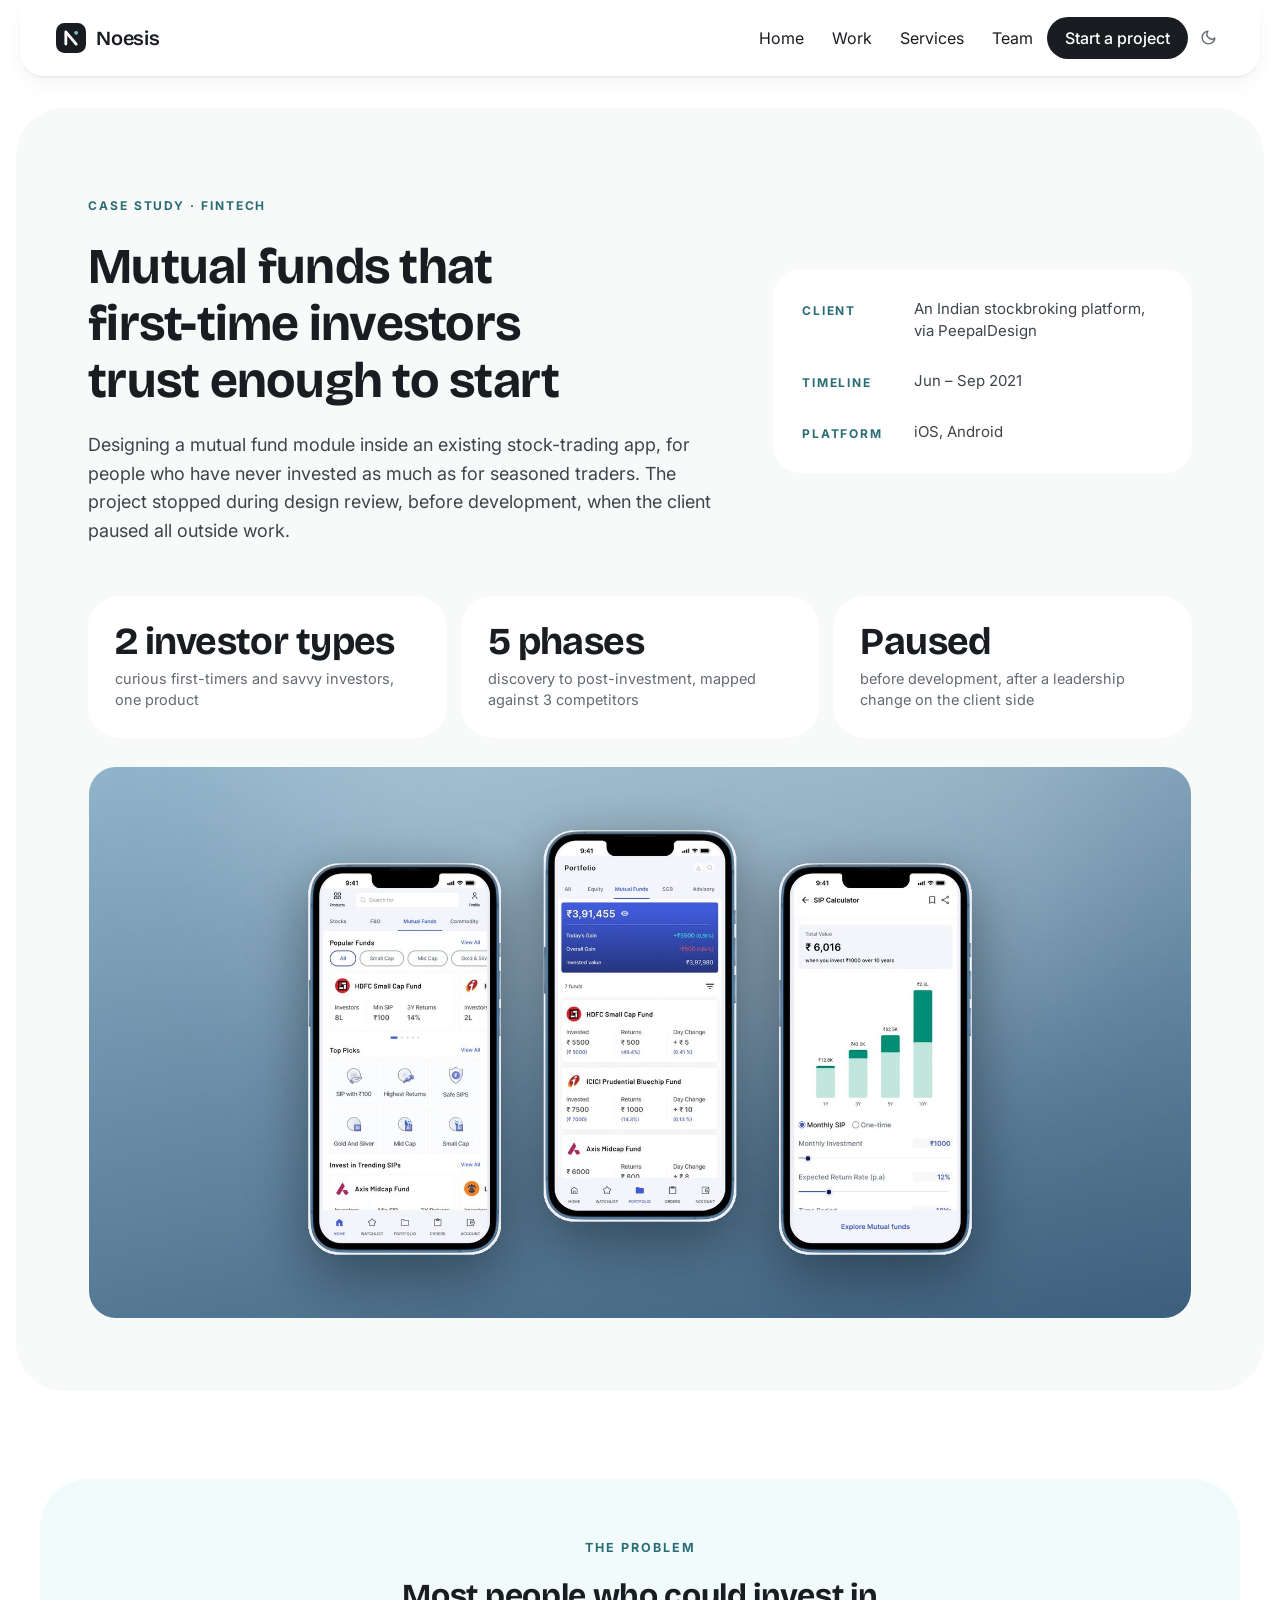
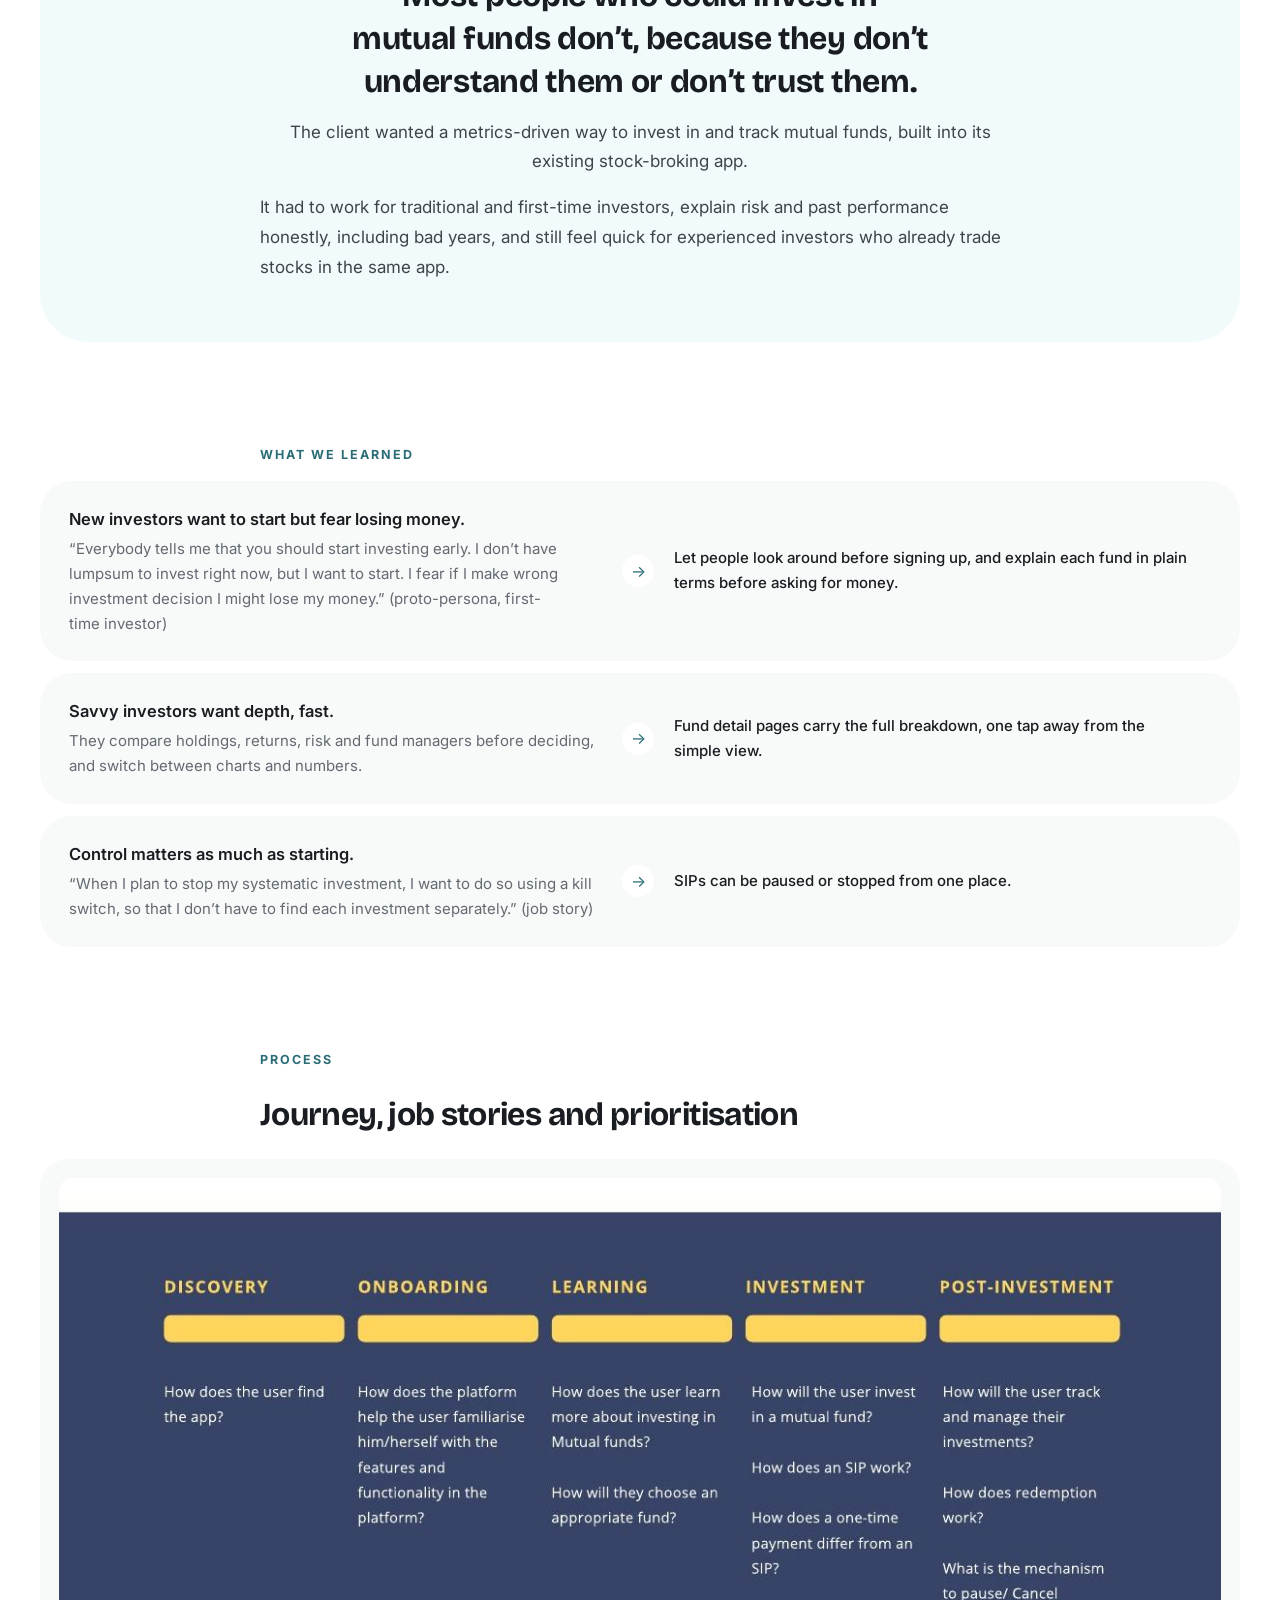
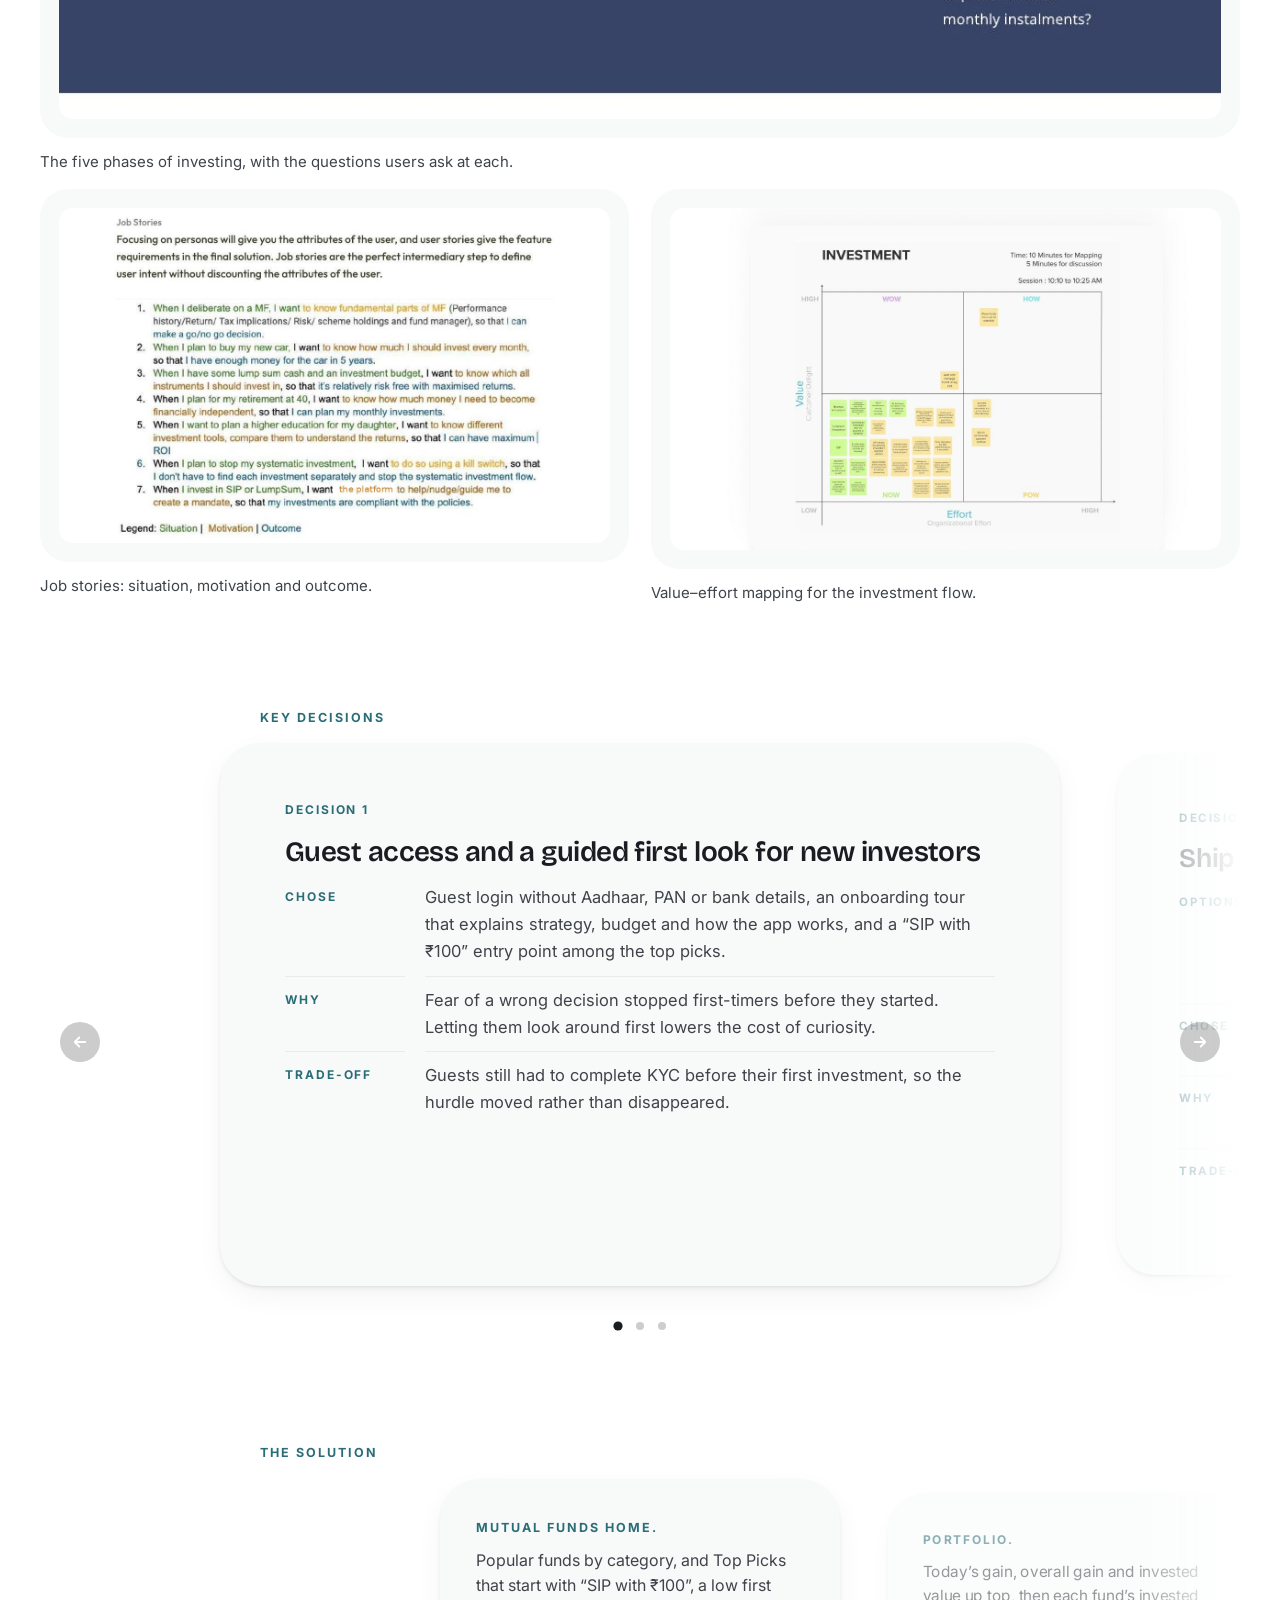
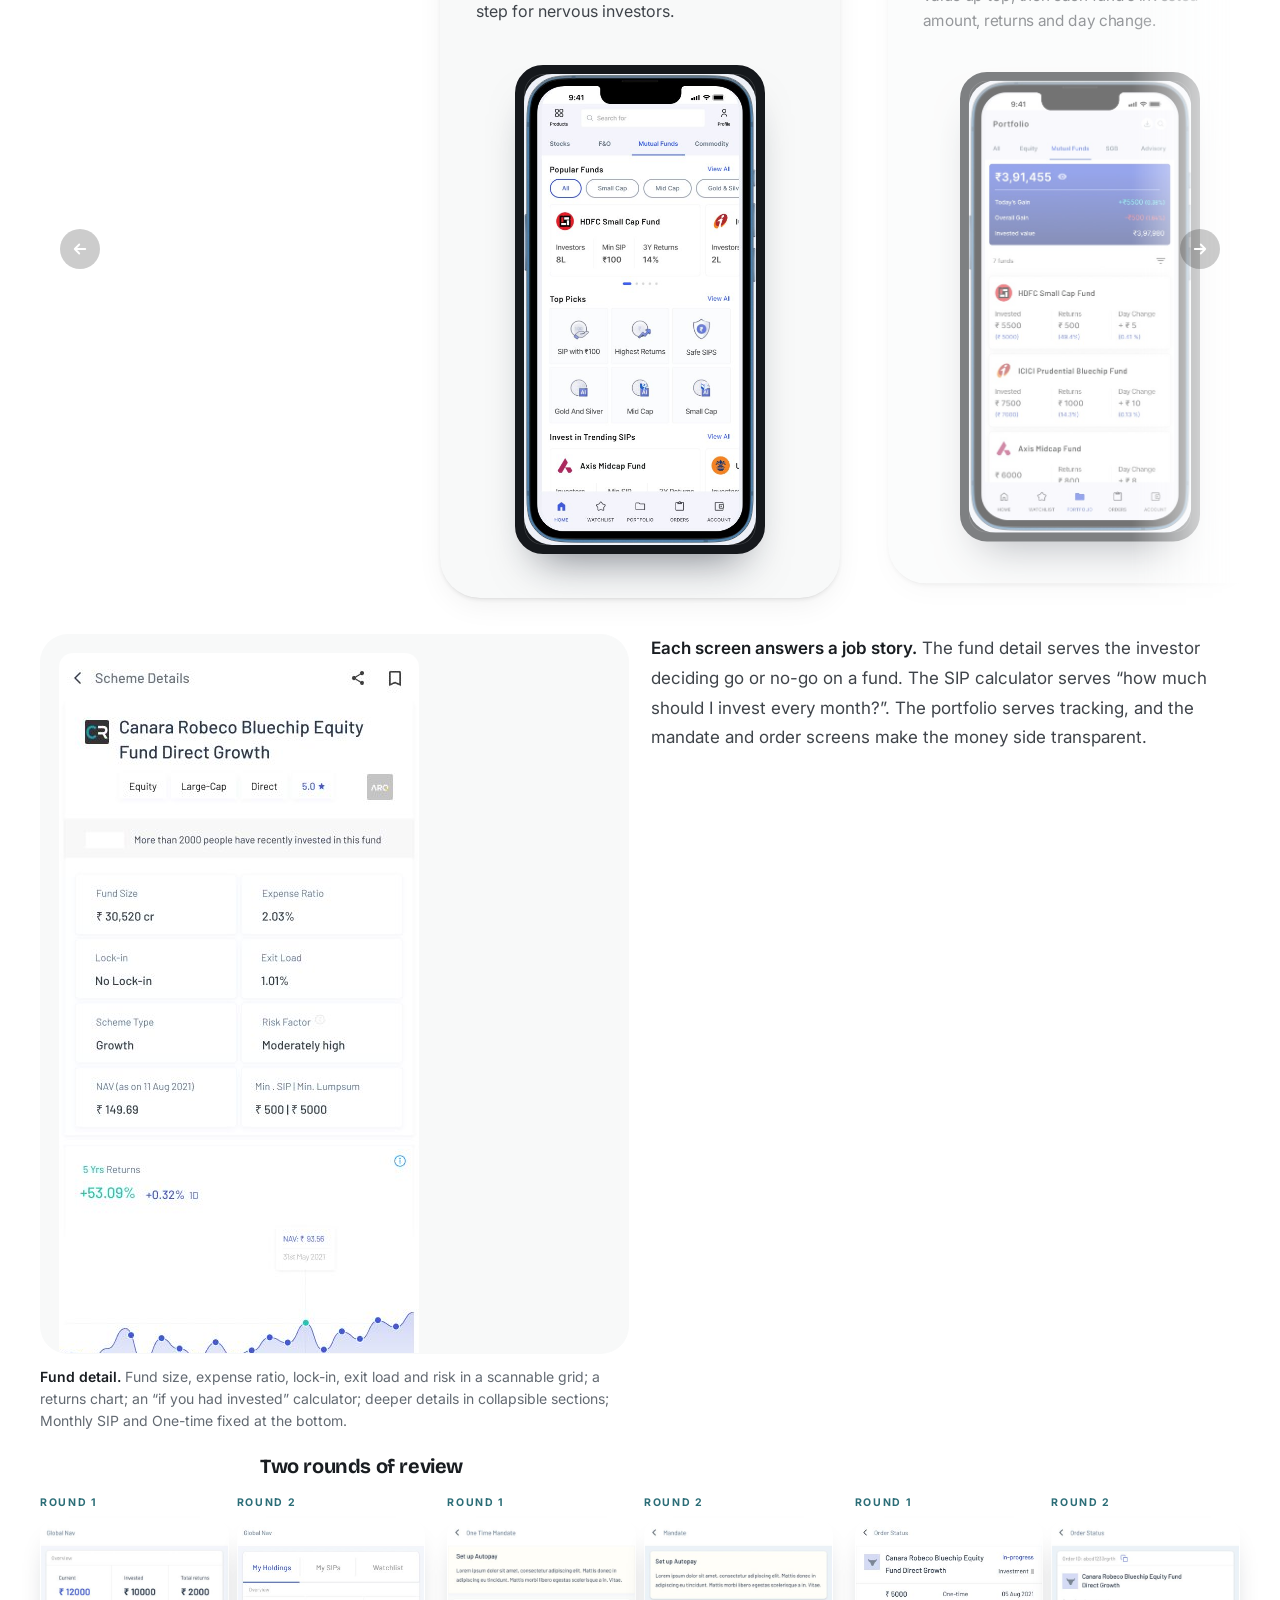
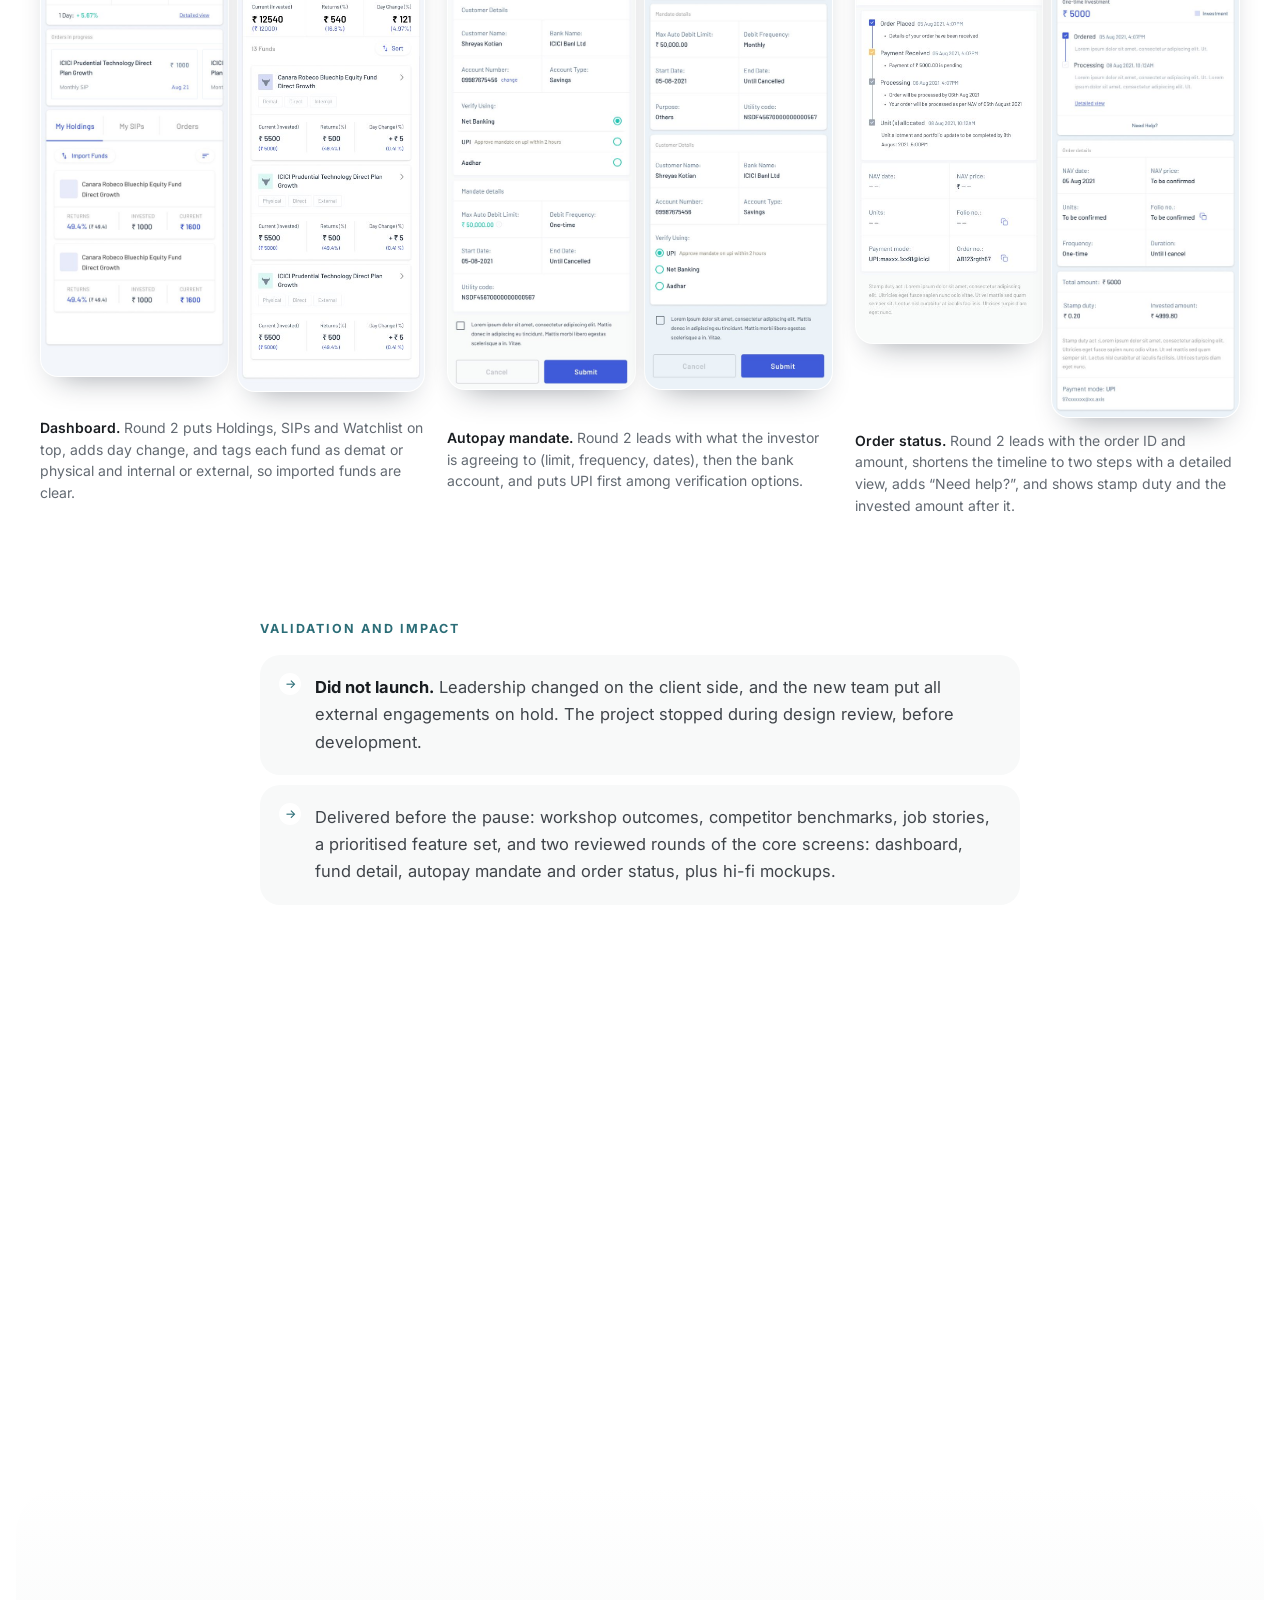
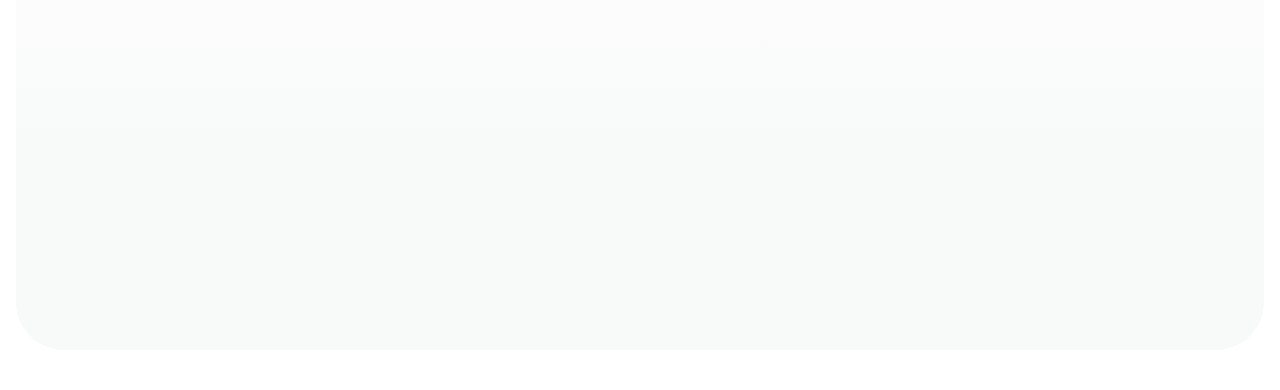
==== commit 3cb1a384: "Write case studies in the studio's voice Remove role details and first-person lines so every case st" ====
--- a/case-fintech.html
+++ b/case-fintech.html
@@ -26,7 +26,6 @@
     <p class="sub">Designing a mutual fund module inside an existing stock-trading app, for people who have never invested as much as for seasoned traders. The project stopped during design review, before development, when the client paused all outside work.</p>
     <dl class="meta">
       <div><dt>Client</dt><dd>An Indian stockbroking platform, via PeepalDesign</dd></div>
-      <div><dt>Role</dt><dd>Lead UX Designer, team of 2</dd></div>
       <div><dt>Timeline</dt><dd>Jun – Sep 2021</dd></div>
       <div><dt>Platform</dt><dd>iOS, Android</dd></div>
     </dl>
@@ -42,7 +41,6 @@
     <nav class="toc" aria-label="On this page">
       <span class="label">On this page</span>
       <a href="#problem">The problem</a>
-      <a href="#role">My role</a>
       <a href="#learned">What we learned</a>
       <a href="#process">Process</a>
       <a href="#decisions">Key decisions</a>
@@ -57,19 +55,6 @@
         <div class="prose">
           <p><strong>Most people who could invest in mutual funds don’t, because they don’t understand them or don’t trust them.</strong> The client wanted a metrics-driven way to invest in and track mutual funds, built into its existing stock-broking app.</p>
           <p>It had to work for traditional and first-time investors, explain risk and past performance honestly, including bad years, and still feel quick for experienced investors who already trade stocks in the same app.</p>
-        </div>
-      </section>
-
-      <section class="cs-sec" id="role">
-        <h2>My role</h2>
-        <div class="prose">
-          <ul>
-            <li><strong>Ran the alignment workshop</strong> to agree challenges, aspirations, focus areas and guiding principles with the client.</li>
-            <li><strong>Benchmarked Groww, Coin by Zerodha and Paytm Money</strong> across the five phases of investing.</li>
-            <li><strong>Wrote the job stories</strong> and user-intent document that set feature requirements.</li>
-            <li><strong>Prioritised features</strong> with a value–effort mapping session, then designed the IA, wireflows and wireframes.</li>
-            <li><strong>Led a two-person design team.</strong></li>
-          </ul>
         </div>
       </section>
 
@@ -165,7 +150,7 @@
 
       <section class="cs-sec" id="reflection">
         <h2>Reflection</h2>
-        <div class="prose"><p><strong>I leaned on reviews instead of leading.</strong> It was one of my first projects as a lead, and I went to the product and project managers for review and feedback at every stage. With what I know now, I would set up a clear process from the start: agreed milestones, review points and decision owners, so the team could move faster with fewer check-ins.</p></div>
+        <div class="prose"><p><strong>Set the process up front.</strong> We went to the product and project managers for review and feedback at every stage. Next time we would set up a clear process from the start: agreed milestones, review points and decision owners, so the team could move faster with fewer check-ins.</p></div>
       </section>
     </main>
   </div>
